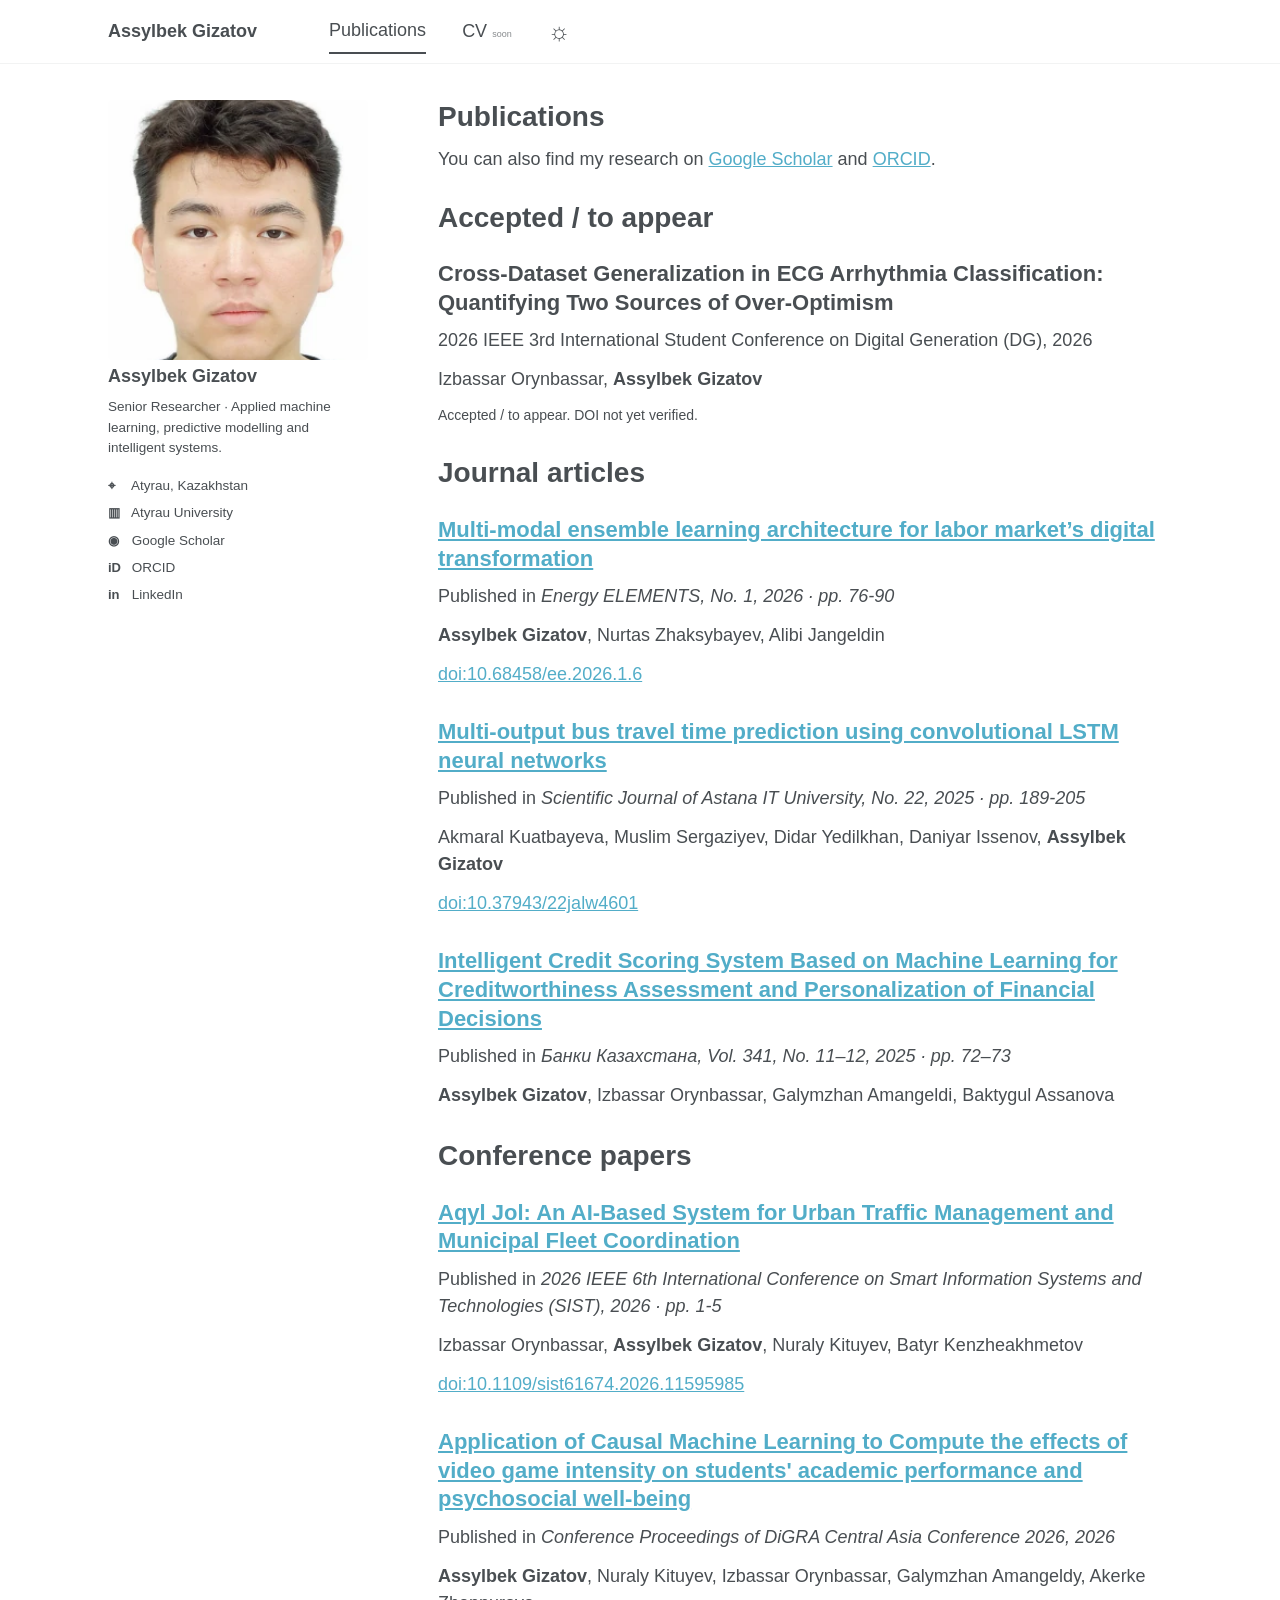
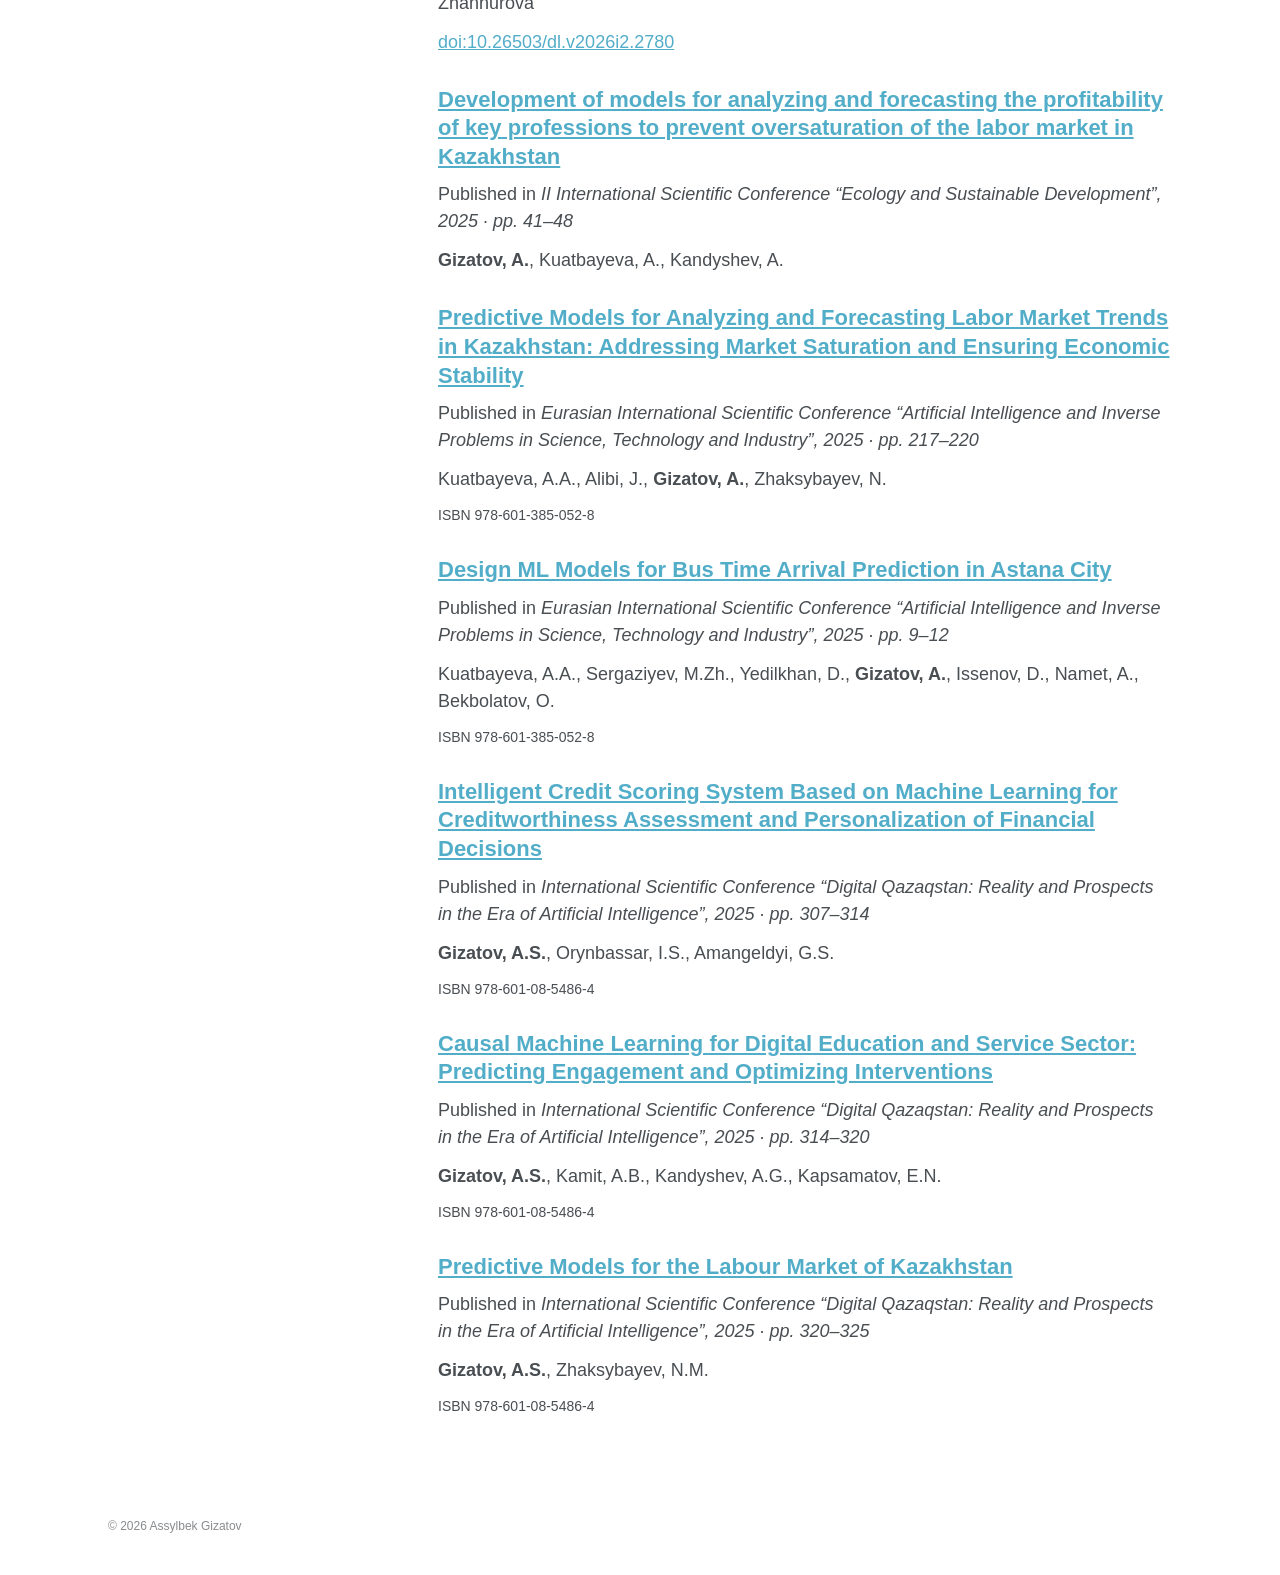
==== publications/index.html @ f64bdf4e "Match requested academic layout with sidebar, publications page and theme toggle" ====
<!doctype html><html lang="en"><head><meta charset="utf-8"><meta name="viewport" content="width=device-width,initial-scale=1"><meta name="description" content="Assylbek Gizatov: applied machine learning researcher. Biography, publications and recognition."><title>Publications - Assylbek Gizatov</title><link rel="stylesheet" href="/style.css"><script src="/app.js" defer></script></head><body><a class="skip" href="#content">Skip to content</a><header class="masthead"><nav aria-label="Main navigation"><a class="brand " href="/">Assylbek Gizatov</a><a class="selected" href="/publications/">Publications</a><span class="cv-pending" title="CV will be added soon">CV <small>soon</small></span><button id="theme-toggle" aria-label="Toggle theme" title="Toggle light / dark theme">☼</button></nav></header><main class="layout"><aside class="sidebar"><img class="portrait" src="/assets/profile.webp" alt="Assylbek Gizatov" width="239" height="336"><h3>Assylbek Gizatov</h3><p>Senior Researcher · Applied machine learning, predictive modelling and intelligent systems.</p><ul class="profile-links"><li><span aria-hidden="true">⌖</span> Atyrau, Kazakhstan</li><li><span aria-hidden="true">▥</span> Atyrau University</li><li><span aria-hidden="true">◉</span> <a href="https://scholar.google.com/citations?hl=en&amp;user=umg0K9MAAAAJ">Google Scholar</a></li><li><span aria-hidden="true">iD</span> <a href="https://orcid.org/0009-0009-2557-0767">ORCID</a></li><li><span aria-hidden="true">in</span> <a href="https://www.linkedin.com/in/assylbek-gizatov/">LinkedIn</a></li></ul></aside><div id="content" class="content"><h1>Publications</h1><p>You can also find my research on <a href="https://scholar.google.com/citations?hl=en&amp;user=umg0K9MAAAAJ">Google Scholar</a> and <a href="https://orcid.org/0009-0009-2557-0767">ORCID</a>.</p><h2>Accepted / to appear</h2><article class="publication"><h3>Cross-Dataset Generalization in ECG Arrhythmia Classification: Quantifying Two Sources of Over-Optimism</h3><p>2026 IEEE 3rd International Student Conference on Digital Generation (DG), 2026</p><p>Izbassar Orynbassar, <strong>Assylbek Gizatov</strong></p><p class="small">Accepted / to appear. DOI not yet verified.</p></article><h2>Journal articles</h2><article class="publication"><h3><a href="https://doi.org/10.68458/ee.2026.1.6">Multi-modal ensemble learning architecture for labor market’s digital transformation</a></h3><p>Published in <em>Energy ELEMENTS, No. 1, 2026 · pp. 76-90</em></p><p><strong>Assylbek Gizatov</strong>, Nurtas Zhaksybayev, Alibi Jangeldin</p><p><a href="https://doi.org/10.68458/ee.2026.1.6">doi:10.68458/ee.2026.1.6</a></p></article><article class="publication"><h3><a href="https://doi.org/10.37943/22jalw4601">Multi-output bus travel time prediction using convolutional LSTM neural networks</a></h3><p>Published in <em>Scientific Journal of Astana IT University, No. 22, 2025 · pp. 189-205</em></p><p>Akmaral Kuatbayeva, Muslim Sergaziyev, Didar Yedilkhan, Daniyar Issenov, <strong>Assylbek Gizatov</strong></p><p><a href="https://doi.org/10.37943/22jalw4601">doi:10.37943/22jalw4601</a></p></article><article class="publication"><h3><a href="https://scholar.google.com/citations?hl=en&amp;user=umg0K9MAAAAJ">Intelligent Credit Scoring System Based on Machine Learning for Creditworthiness Assessment and Personalization of Financial Decisions</a></h3><p>Published in <em>Банки Казахстана, Vol. 341, No. 11–12, 2025 · pp. 72–73</em></p><p><strong>Assylbek Gizatov</strong>, Izbassar Orynbassar, Galymzhan Amangeldi, Baktygul Assanova</p></article><h2>Conference papers</h2><article class="publication"><h3><a href="https://doi.org/10.1109/sist61674.2026.11595985">Aqyl Jol: An AI-Based System for Urban Traffic Management and Municipal Fleet Coordination</a></h3><p>Published in <em>2026 IEEE 6th International Conference on Smart Information Systems and Technologies (SIST), 2026 · pp. 1-5</em></p><p>Izbassar Orynbassar, <strong>Assylbek Gizatov</strong>, Nuraly Kituyev, Batyr Kenzheakhmetov</p><p><a href="https://doi.org/10.1109/sist61674.2026.11595985">doi:10.1109/sist61674.2026.11595985</a></p></article><article class="publication"><h3><a href="https://doi.org/10.26503/dl.v2026i2.2780">Application of Causal Machine Learning to Compute the effects of video game intensity on students&#x27; academic performance and psychosocial well-being</a></h3><p>Published in <em>Conference Proceedings of DiGRA Central Asia Conference 2026, 2026</em></p><p><strong>Assylbek Gizatov</strong>, Nuraly Kituyev, Izbassar Orynbassar, Galymzhan Amangeldy, Akerke Zhannurova</p><p><a href="https://doi.org/10.26503/dl.v2026i2.2780">doi:10.26503/dl.v2026i2.2780</a></p></article><article class="publication"><h3><a href="https://scholar.google.com/citations?hl=en&amp;user=umg0K9MAAAAJ">Development of models for analyzing and forecasting the profitability of key professions to prevent oversaturation of the labor market in Kazakhstan</a></h3><p>Published in <em>II International Scientific Conference “Ecology and Sustainable Development”, 2025 · pp. 41–48</em></p><p><strong>Gizatov, A.</strong>, Kuatbayeva, A., Kandyshev, A.</p></article><article class="publication"><h3><a href="https://iict.kz/wp-content/uploads/2025/07/serve_14-16.04.2025.pdf">Predictive Models for Analyzing and Forecasting Labor Market Trends in Kazakhstan: Addressing Market Saturation and Ensuring Economic Stability</a></h3><p>Published in <em>Eurasian International Scientific Conference “Artificial Intelligence and Inverse Problems in Science, Technology and Industry”, 2025 · pp. 217–220</em></p><p>Kuatbayeva, A.A., Alibi, J., <strong>Gizatov, A.</strong>, Zhaksybayev, N.</p><p class="small">ISBN 978-601-385-052-8</p></article><article class="publication"><h3><a href="https://iict.kz/wp-content/uploads/2025/07/serve_14-16.04.2025.pdf">Design ML Models for Bus Time Arrival Prediction in Astana City</a></h3><p>Published in <em>Eurasian International Scientific Conference “Artificial Intelligence and Inverse Problems in Science, Technology and Industry”, 2025 · pp. 9–12</em></p><p>Kuatbayeva, A.A., Sergaziyev, M.Zh., Yedilkhan, D., <strong>Gizatov, A.</strong>, Issenov, D., Namet, A., Bekbolatov, O.</p><p class="small">ISBN 978-601-385-052-8</p></article><article class="publication"><h3><a href="https://scholar.google.com/citations?hl=en&amp;user=umg0K9MAAAAJ">Intelligent Credit Scoring System Based on Machine Learning for Creditworthiness Assessment and Personalization of Financial Decisions</a></h3><p>Published in <em>International Scientific Conference “Digital Qazaqstan: Reality and Prospects in the Era of Artificial Intelligence”, 2025 · pp. 307–314</em></p><p><strong><strong>Gizatov, A.</strong>S.</strong>, Orynbassar, I.S., Amangeldyi, G.S.</p><p class="small">ISBN 978-601-08-5486-4</p></article><article class="publication"><h3><a href="https://scholar.google.com/citations?hl=en&amp;user=umg0K9MAAAAJ">Causal Machine Learning for Digital Education and Service Sector: Predicting Engagement and Optimizing Interventions</a></h3><p>Published in <em>International Scientific Conference “Digital Qazaqstan: Reality and Prospects in the Era of Artificial Intelligence”, 2025 · pp. 314–320</em></p><p><strong><strong>Gizatov, A.</strong>S.</strong>, Kamit, A.B., Kandyshev, A.G., Kapsamatov, E.N.</p><p class="small">ISBN 978-601-08-5486-4</p></article><article class="publication"><h3><a href="https://scholar.google.com/citations?hl=en&amp;user=umg0K9MAAAAJ">Predictive Models for the Labour Market of Kazakhstan</a></h3><p>Published in <em>International Scientific Conference “Digital Qazaqstan: Reality and Prospects in the Era of Artificial Intelligence”, 2025 · pp. 320–325</em></p><p><strong><strong>Gizatov, A.</strong>S.</strong>, Zhaksybayev, N.M.</p><p class="small">ISBN 978-601-08-5486-4</p></article></div></main><footer>© 2026 Assylbek Gizatov</footer></body></html>
---- style.css ----
*{box-sizing:border-box}:root{--bg:#fff;--text:#494e52;--link:#52adc8;--border:#f2f3f3}html[data-theme=dark]{--bg:#474747;--text:#fff;--link:#62bdd6;--border:#626262}html{font-size:18px;scroll-padding-top:85px}body{margin:0;background:var(--bg);color:var(--text);font-family:-apple-system,BlinkMacSystemFont,"Segoe UI","Helvetica Neue",Arial,sans-serif;line-height:1.5;padding-top:100px}a{color:var(--link);text-decoration:underline}a:hover{text-decoration:none}a,button{outline-offset:5px}.masthead{position:fixed;top:0;width:100%;background:var(--bg);border-bottom:1px solid var(--border);z-index:10}.masthead nav{max-width:925px;padding:9px 18px;margin:auto;display:flex;align-items:center;gap:36px;min-height:63px}.masthead a{color:var(--text);text-decoration:none;white-space:nowrap;padding:8px 0}.masthead .brand{font-weight:700;margin-right:36px}.selected{border-bottom:2px solid var(--text)}.cv-pending{white-space:nowrap}.cv-pending small{font-size:9px;opacity:.65}#theme-toggle{background:none;border:0;color:var(--text);font-size:25px;cursor:pointer;padding:2px 0;line-height:1}.layout{max-width:925px;padding:0 18px;margin:auto;display:grid;grid-template-columns:237px minmax(0,1fr);gap:60px}.sidebar{align-self:start;position:sticky;top:100px;max-height:calc(100vh - 115px);overflow:auto}.portrait{display:block;width:100%;height:237px;object-fit:cover;object-position:center 27%;border-radius:4px}.sidebar h3{font-size:18px;margin:5px 0 9px;line-height:1.3}.sidebar p{font-size:13.5px;line-height:1.5;margin:0 0 18px}.profile-links{list-style:none;margin:0;padding:0;font-size:13.5px}.profile-links li{margin:0 0 7px}.profile-links span{display:inline-block;min-width:20px;font-size:13px;font-weight:700}.profile-links a{color:var(--text);text-decoration:none}.profile-links a:hover{text-decoration:underline}h1,h2{font-size:28px;line-height:1.2;margin:0 0 12px;font-weight:700}h2{margin-top:28px}h3{line-height:1.3}.content p{margin:0 0 25px}.content ul{padding-left:40px;margin:0 0 24px}.content li{margin-bottom:10px}.native-name{font-size:16px}.publication-list li{margin-bottom:18px}.publication h3{font-size:22px;margin:26px 0 10px}.publication p{margin:0 0 12px}.publication{margin-bottom:30px}.small{font-size:14px}footer{max-width:925px;padding:70px 18px 40px;margin:auto;font-size:12px;color:var(--text);opacity:.65}.skip{position:absolute;top:-80px;left:10px;z-index:30;background:var(--bg);padding:10px}.skip:focus{top:5px}@media(min-width:1280px){.masthead nav,.layout,footer{max-width:1100px}.layout{grid-template-columns:260px minmax(0,1fr);gap:70px}.portrait{height:260px}}@media(max-width:924px){body{padding-top:85px}.layout{display:block;max-width:760px}.sidebar{position:static;max-height:none;overflow:visible;margin-bottom:32px;display:grid;grid-template-columns:110px 1fr;column-gap:20px}.portrait{width:110px;height:140px;grid-row:1/4}.sidebar h3{margin-top:0}.sidebar p{margin-bottom:10px}.profile-links{display:flex;flex-wrap:wrap;gap:6px 15px}.profile-links li{margin:0}.masthead nav{gap:24px}.masthead .brand{margin-right:auto}.content h1,.content h2{font-size:26px}}@media(max-width:520px){html{font-size:16px}.masthead nav{gap:16px;padding:9px 16px}.masthead .brand{font-size:15px;margin-right:auto}.masthead a,.cv-pending{font-size:14px}#theme-toggle{font-size:23px}.layout{padding:0 18px}.sidebar{grid-template-columns:90px 1fr;gap:0 16px}.portrait{width:90px;height:120px}.sidebar h3{font-size:17px}.sidebar p,.profile-links{font-size:12px}.profile-links li:nth-child(-n+2){display:none}.content ul{padding-left:24px}.publication h3{font-size:20px}.cv-pending small{display:none}}@media(prefers-reduced-motion:reduce){html{scroll-behavior:auto}}
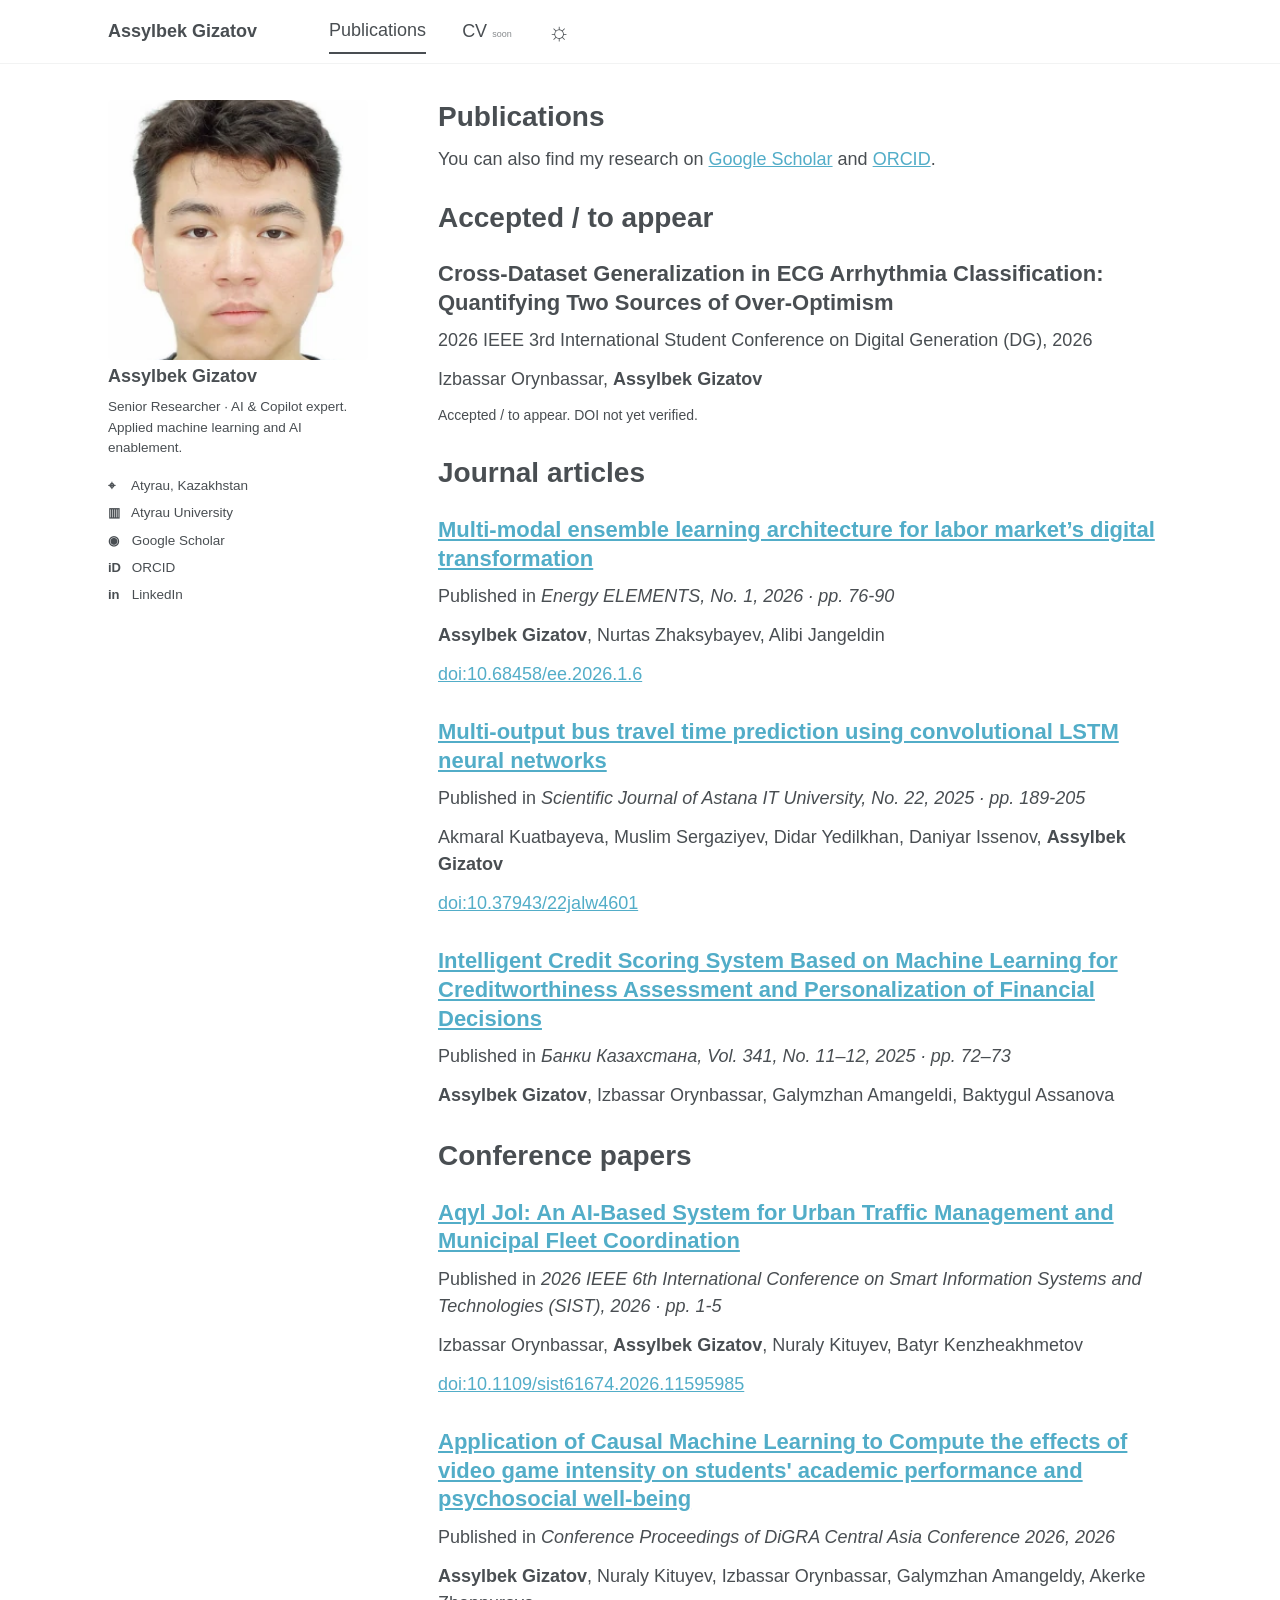
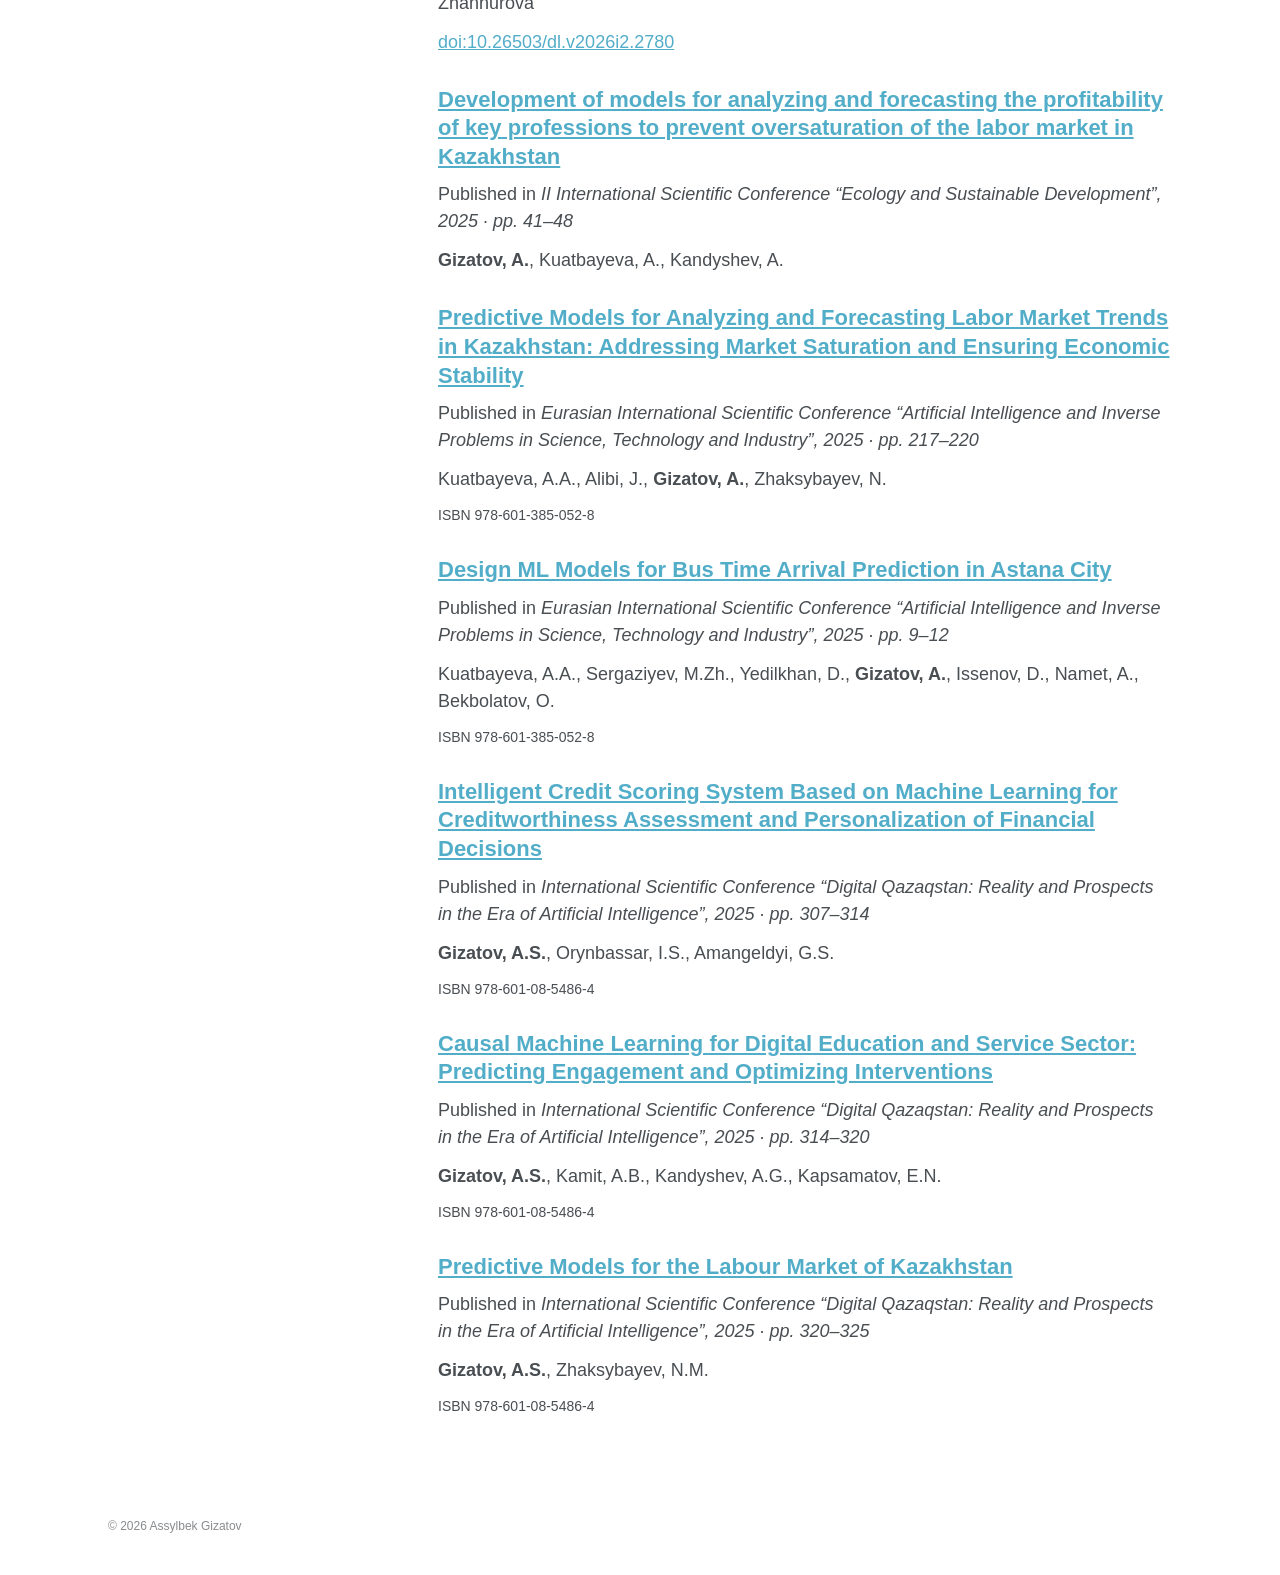
==== commit 6afcc9a3: "Highlight industry work in AI enablement and Copilot at NCOC" ====
--- a/publications/index.html
+++ b/publications/index.html
@@ -1 +1 @@
-<!doctype html><html lang="en"><head><meta charset="utf-8"><meta name="viewport" content="width=device-width,initial-scale=1"><meta name="description" content="Assylbek Gizatov: applied machine learning researcher. Biography, publications and recognition."><title>Publications - Assylbek Gizatov</title><link rel="stylesheet" href="/style.css"><script src="/app.js" defer></script></head><body><a class="skip" href="#content">Skip to content</a><header class="masthead"><nav aria-label="Main navigation"><a class="brand " href="/">Assylbek Gizatov</a><a class="selected" href="/publications/">Publications</a><span class="cv-pending" title="CV will be added soon">CV <small>soon</small></span><button id="theme-toggle" aria-label="Toggle theme" title="Toggle light / dark theme">☼</button></nav></header><main class="layout"><aside class="sidebar"><img class="portrait" src="/assets/profile.webp" alt="Assylbek Gizatov" width="239" height="336"><h3>Assylbek Gizatov</h3><p>Senior Researcher · Applied machine learning, predictive modelling and intelligent systems.</p><ul class="profile-links"><li><span aria-hidden="true">⌖</span> Atyrau, Kazakhstan</li><li><span aria-hidden="true">▥</span> Atyrau University</li><li><span aria-hidden="true">◉</span> <a href="https://scholar.google.com/citations?hl=en&amp;user=umg0K9MAAAAJ">Google Scholar</a></li><li><span aria-hidden="true">iD</span> <a href="https://orcid.org/0009-0009-2557-0767">ORCID</a></li><li><span aria-hidden="true">in</span> <a href="https://www.linkedin.com/in/assylbek-gizatov/">LinkedIn</a></li></ul></aside><div id="content" class="content"><h1>Publications</h1><p>You can also find my research on <a href="https://scholar.google.com/citations?hl=en&amp;user=umg0K9MAAAAJ">Google Scholar</a> and <a href="https://orcid.org/0009-0009-2557-0767">ORCID</a>.</p><h2>Accepted / to appear</h2><article class="publication"><h3>Cross-Dataset Generalization in ECG Arrhythmia Classification: Quantifying Two Sources of Over-Optimism</h3><p>2026 IEEE 3rd International Student Conference on Digital Generation (DG), 2026</p><p>Izbassar Orynbassar, <strong>Assylbek Gizatov</strong></p><p class="small">Accepted / to appear. DOI not yet verified.</p></article><h2>Journal articles</h2><article class="publication"><h3><a href="https://doi.org/10.68458/ee.2026.1.6">Multi-modal ensemble learning architecture for labor market’s digital transformation</a></h3><p>Published in <em>Energy ELEMENTS, No. 1, 2026 · pp. 76-90</em></p><p><strong>Assylbek Gizatov</strong>, Nurtas Zhaksybayev, Alibi Jangeldin</p><p><a href="https://doi.org/10.68458/ee.2026.1.6">doi:10.68458/ee.2026.1.6</a></p></article><article class="publication"><h3><a href="https://doi.org/10.37943/22jalw4601">Multi-output bus travel time prediction using convolutional LSTM neural networks</a></h3><p>Published in <em>Scientific Journal of Astana IT University, No. 22, 2025 · pp. 189-205</em></p><p>Akmaral Kuatbayeva, Muslim Sergaziyev, Didar Yedilkhan, Daniyar Issenov, <strong>Assylbek Gizatov</strong></p><p><a href="https://doi.org/10.37943/22jalw4601">doi:10.37943/22jalw4601</a></p></article><article class="publication"><h3><a href="https://scholar.google.com/citations?hl=en&amp;user=umg0K9MAAAAJ">Intelligent Credit Scoring System Based on Machine Learning for Creditworthiness Assessment and Personalization of Financial Decisions</a></h3><p>Published in <em>Банки Казахстана, Vol. 341, No. 11–12, 2025 · pp. 72–73</em></p><p><strong>Assylbek Gizatov</strong>, Izbassar Orynbassar, Galymzhan Amangeldi, Baktygul Assanova</p></article><h2>Conference papers</h2><article class="publication"><h3><a href="https://doi.org/10.1109/sist61674.2026.11595985">Aqyl Jol: An AI-Based System for Urban Traffic Management and Municipal Fleet Coordination</a></h3><p>Published in <em>2026 IEEE 6th International Conference on Smart Information Systems and Technologies (SIST), 2026 · pp. 1-5</em></p><p>Izbassar Orynbassar, <strong>Assylbek Gizatov</strong>, Nuraly Kituyev, Batyr Kenzheakhmetov</p><p><a href="https://doi.org/10.1109/sist61674.2026.11595985">doi:10.1109/sist61674.2026.11595985</a></p></article><article class="publication"><h3><a href="https://doi.org/10.26503/dl.v2026i2.2780">Application of Causal Machine Learning to Compute the effects of video game intensity on students&#x27; academic performance and psychosocial well-being</a></h3><p>Published in <em>Conference Proceedings of DiGRA Central Asia Conference 2026, 2026</em></p><p><strong>Assylbek Gizatov</strong>, Nuraly Kituyev, Izbassar Orynbassar, Galymzhan Amangeldy, Akerke Zhannurova</p><p><a href="https://doi.org/10.26503/dl.v2026i2.2780">doi:10.26503/dl.v2026i2.2780</a></p></article><article class="publication"><h3><a href="https://scholar.google.com/citations?hl=en&amp;user=umg0K9MAAAAJ">Development of models for analyzing and forecasting the profitability of key professions to prevent oversaturation of the labor market in Kazakhstan</a></h3><p>Published in <em>II International Scientific Conference “Ecology and Sustainable Development”, 2025 · pp. 41–48</em></p><p><strong>Gizatov, A.</strong>, Kuatbayeva, A., Kandyshev, A.</p></article><article class="publication"><h3><a href="https://iict.kz/wp-content/uploads/2025/07/serve_14-16.04.2025.pdf">Predictive Models for Analyzing and Forecasting Labor Market Trends in Kazakhstan: Addressing Market Saturation and Ensuring Economic Stability</a></h3><p>Published in <em>Eurasian International Scientific Conference “Artificial Intelligence and Inverse Problems in Science, Technology and Industry”, 2025 · pp. 217–220</em></p><p>Kuatbayeva, A.A., Alibi, J., <strong>Gizatov, A.</strong>, Zhaksybayev, N.</p><p class="small">ISBN 978-601-385-052-8</p></article><article class="publication"><h3><a href="https://iict.kz/wp-content/uploads/2025/07/serve_14-16.04.2025.pdf">Design ML Models for Bus Time Arrival Prediction in Astana City</a></h3><p>Published in <em>Eurasian International Scientific Conference “Artificial Intelligence and Inverse Problems in Science, Technology and Industry”, 2025 · pp. 9–12</em></p><p>Kuatbayeva, A.A., Sergaziyev, M.Zh., Yedilkhan, D., <strong>Gizatov, A.</strong>, Issenov, D., Namet, A., Bekbolatov, O.</p><p class="small">ISBN 978-601-385-052-8</p></article><article class="publication"><h3><a href="https://scholar.google.com/citations?hl=en&amp;user=umg0K9MAAAAJ">Intelligent Credit Scoring System Based on Machine Learning for Creditworthiness Assessment and Personalization of Financial Decisions</a></h3><p>Published in <em>International Scientific Conference “Digital Qazaqstan: Reality and Prospects in the Era of Artificial Intelligence”, 2025 · pp. 307–314</em></p><p><strong><strong>Gizatov, A.</strong>S.</strong>, Orynbassar, I.S., Amangeldyi, G.S.</p><p class="small">ISBN 978-601-08-5486-4</p></article><article class="publication"><h3><a href="https://scholar.google.com/citations?hl=en&amp;user=umg0K9MAAAAJ">Causal Machine Learning for Digital Education and Service Sector: Predicting Engagement and Optimizing Interventions</a></h3><p>Published in <em>International Scientific Conference “Digital Qazaqstan: Reality and Prospects in the Era of Artificial Intelligence”, 2025 · pp. 314–320</em></p><p><strong><strong>Gizatov, A.</strong>S.</strong>, Kamit, A.B., Kandyshev, A.G., Kapsamatov, E.N.</p><p class="small">ISBN 978-601-08-5486-4</p></article><article class="publication"><h3><a href="https://scholar.google.com/citations?hl=en&amp;user=umg0K9MAAAAJ">Predictive Models for the Labour Market of Kazakhstan</a></h3><p>Published in <em>International Scientific Conference “Digital Qazaqstan: Reality and Prospects in the Era of Artificial Intelligence”, 2025 · pp. 320–325</em></p><p><strong><strong>Gizatov, A.</strong>S.</strong>, Zhaksybayev, N.M.</p><p class="small">ISBN 978-601-08-5486-4</p></article></div></main><footer>© 2026 Assylbek Gizatov</footer></body></html>+<!doctype html><html lang="en"><head><meta charset="utf-8"><meta name="viewport" content="width=device-width,initial-scale=1"><meta name="description" content="Assylbek Gizatov: applied machine learning researcher. Biography, publications and recognition."><title>Publications - Assylbek Gizatov</title><link rel="stylesheet" href="/style.css?v=academic-2"><script src="/app.js?v=academic-2" defer></script></head><body><a class="skip" href="#content">Skip to content</a><header class="masthead"><nav aria-label="Main navigation"><a class="brand " href="/">Assylbek Gizatov</a><a class="selected" href="/publications/">Publications</a><span class="cv-pending" title="CV will be added soon">CV <small>soon</small></span><button id="theme-toggle" aria-label="Toggle theme" title="Toggle light / dark theme">☼</button></nav></header><main class="layout"><aside class="sidebar"><img class="portrait" src="/assets/profile.webp" alt="Assylbek Gizatov" width="239" height="336"><h3>Assylbek Gizatov</h3><p>Senior Researcher · AI &amp; Copilot expert. Applied machine learning and AI enablement.</p><ul class="profile-links"><li><span aria-hidden="true">⌖</span> Atyrau, Kazakhstan</li><li><span aria-hidden="true">▥</span> Atyrau University</li><li><span aria-hidden="true">◉</span> <a href="https://scholar.google.com/citations?hl=en&amp;user=umg0K9MAAAAJ">Google Scholar</a></li><li><span aria-hidden="true">iD</span> <a href="https://orcid.org/0009-0009-2557-0767">ORCID</a></li><li><span aria-hidden="true">in</span> <a href="https://www.linkedin.com/in/assylbek-gizatov/">LinkedIn</a></li></ul></aside><div id="content" class="content"><h1>Publications</h1><p>You can also find my research on <a href="https://scholar.google.com/citations?hl=en&amp;user=umg0K9MAAAAJ">Google Scholar</a> and <a href="https://orcid.org/0009-0009-2557-0767">ORCID</a>.</p><h2>Accepted / to appear</h2><article class="publication"><h3>Cross-Dataset Generalization in ECG Arrhythmia Classification: Quantifying Two Sources of Over-Optimism</h3><p>2026 IEEE 3rd International Student Conference on Digital Generation (DG), 2026</p><p>Izbassar Orynbassar, <strong>Assylbek Gizatov</strong></p><p class="small">Accepted / to appear. DOI not yet verified.</p></article><h2>Journal articles</h2><article class="publication"><h3><a href="https://doi.org/10.68458/ee.2026.1.6">Multi-modal ensemble learning architecture for labor market’s digital transformation</a></h3><p>Published in <em>Energy ELEMENTS, No. 1, 2026 · pp. 76-90</em></p><p><strong>Assylbek Gizatov</strong>, Nurtas Zhaksybayev, Alibi Jangeldin</p><p><a href="https://doi.org/10.68458/ee.2026.1.6">doi:10.68458/ee.2026.1.6</a></p></article><article class="publication"><h3><a href="https://doi.org/10.37943/22jalw4601">Multi-output bus travel time prediction using convolutional LSTM neural networks</a></h3><p>Published in <em>Scientific Journal of Astana IT University, No. 22, 2025 · pp. 189-205</em></p><p>Akmaral Kuatbayeva, Muslim Sergaziyev, Didar Yedilkhan, Daniyar Issenov, <strong>Assylbek Gizatov</strong></p><p><a href="https://doi.org/10.37943/22jalw4601">doi:10.37943/22jalw4601</a></p></article><article class="publication"><h3><a href="https://scholar.google.com/citations?hl=en&amp;user=umg0K9MAAAAJ">Intelligent Credit Scoring System Based on Machine Learning for Creditworthiness Assessment and Personalization of Financial Decisions</a></h3><p>Published in <em>Банки Казахстана, Vol. 341, No. 11–12, 2025 · pp. 72–73</em></p><p><strong>Assylbek Gizatov</strong>, Izbassar Orynbassar, Galymzhan Amangeldi, Baktygul Assanova</p></article><h2>Conference papers</h2><article class="publication"><h3><a href="https://doi.org/10.1109/sist61674.2026.11595985">Aqyl Jol: An AI-Based System for Urban Traffic Management and Municipal Fleet Coordination</a></h3><p>Published in <em>2026 IEEE 6th International Conference on Smart Information Systems and Technologies (SIST), 2026 · pp. 1-5</em></p><p>Izbassar Orynbassar, <strong>Assylbek Gizatov</strong>, Nuraly Kituyev, Batyr Kenzheakhmetov</p><p><a href="https://doi.org/10.1109/sist61674.2026.11595985">doi:10.1109/sist61674.2026.11595985</a></p></article><article class="publication"><h3><a href="https://doi.org/10.26503/dl.v2026i2.2780">Application of Causal Machine Learning to Compute the effects of video game intensity on students&#x27; academic performance and psychosocial well-being</a></h3><p>Published in <em>Conference Proceedings of DiGRA Central Asia Conference 2026, 2026</em></p><p><strong>Assylbek Gizatov</strong>, Nuraly Kituyev, Izbassar Orynbassar, Galymzhan Amangeldy, Akerke Zhannurova</p><p><a href="https://doi.org/10.26503/dl.v2026i2.2780">doi:10.26503/dl.v2026i2.2780</a></p></article><article class="publication"><h3><a href="https://scholar.google.com/citations?hl=en&amp;user=umg0K9MAAAAJ">Development of models for analyzing and forecasting the profitability of key professions to prevent oversaturation of the labor market in Kazakhstan</a></h3><p>Published in <em>II International Scientific Conference “Ecology and Sustainable Development”, 2025 · pp. 41–48</em></p><p><strong>Gizatov, A.</strong>, Kuatbayeva, A., Kandyshev, A.</p></article><article class="publication"><h3><a href="https://iict.kz/wp-content/uploads/2025/07/serve_14-16.04.2025.pdf">Predictive Models for Analyzing and Forecasting Labor Market Trends in Kazakhstan: Addressing Market Saturation and Ensuring Economic Stability</a></h3><p>Published in <em>Eurasian International Scientific Conference “Artificial Intelligence and Inverse Problems in Science, Technology and Industry”, 2025 · pp. 217–220</em></p><p>Kuatbayeva, A.A., Alibi, J., <strong>Gizatov, A.</strong>, Zhaksybayev, N.</p><p class="small">ISBN 978-601-385-052-8</p></article><article class="publication"><h3><a href="https://iict.kz/wp-content/uploads/2025/07/serve_14-16.04.2025.pdf">Design ML Models for Bus Time Arrival Prediction in Astana City</a></h3><p>Published in <em>Eurasian International Scientific Conference “Artificial Intelligence and Inverse Problems in Science, Technology and Industry”, 2025 · pp. 9–12</em></p><p>Kuatbayeva, A.A., Sergaziyev, M.Zh., Yedilkhan, D., <strong>Gizatov, A.</strong>, Issenov, D., Namet, A., Bekbolatov, O.</p><p class="small">ISBN 978-601-385-052-8</p></article><article class="publication"><h3><a href="https://scholar.google.com/citations?hl=en&amp;user=umg0K9MAAAAJ">Intelligent Credit Scoring System Based on Machine Learning for Creditworthiness Assessment and Personalization of Financial Decisions</a></h3><p>Published in <em>International Scientific Conference “Digital Qazaqstan: Reality and Prospects in the Era of Artificial Intelligence”, 2025 · pp. 307–314</em></p><p><strong><strong>Gizatov, A.</strong>S.</strong>, Orynbassar, I.S., Amangeldyi, G.S.</p><p class="small">ISBN 978-601-08-5486-4</p></article><article class="publication"><h3><a href="https://scholar.google.com/citations?hl=en&amp;user=umg0K9MAAAAJ">Causal Machine Learning for Digital Education and Service Sector: Predicting Engagement and Optimizing Interventions</a></h3><p>Published in <em>International Scientific Conference “Digital Qazaqstan: Reality and Prospects in the Era of Artificial Intelligence”, 2025 · pp. 314–320</em></p><p><strong><strong>Gizatov, A.</strong>S.</strong>, Kamit, A.B., Kandyshev, A.G., Kapsamatov, E.N.</p><p class="small">ISBN 978-601-08-5486-4</p></article><article class="publication"><h3><a href="https://scholar.google.com/citations?hl=en&amp;user=umg0K9MAAAAJ">Predictive Models for the Labour Market of Kazakhstan</a></h3><p>Published in <em>International Scientific Conference “Digital Qazaqstan: Reality and Prospects in the Era of Artificial Intelligence”, 2025 · pp. 320–325</em></p><p><strong><strong>Gizatov, A.</strong>S.</strong>, Zhaksybayev, N.M.</p><p class="small">ISBN 978-601-08-5486-4</p></article></div></main><footer>© 2026 Assylbek Gizatov</footer></body></html>
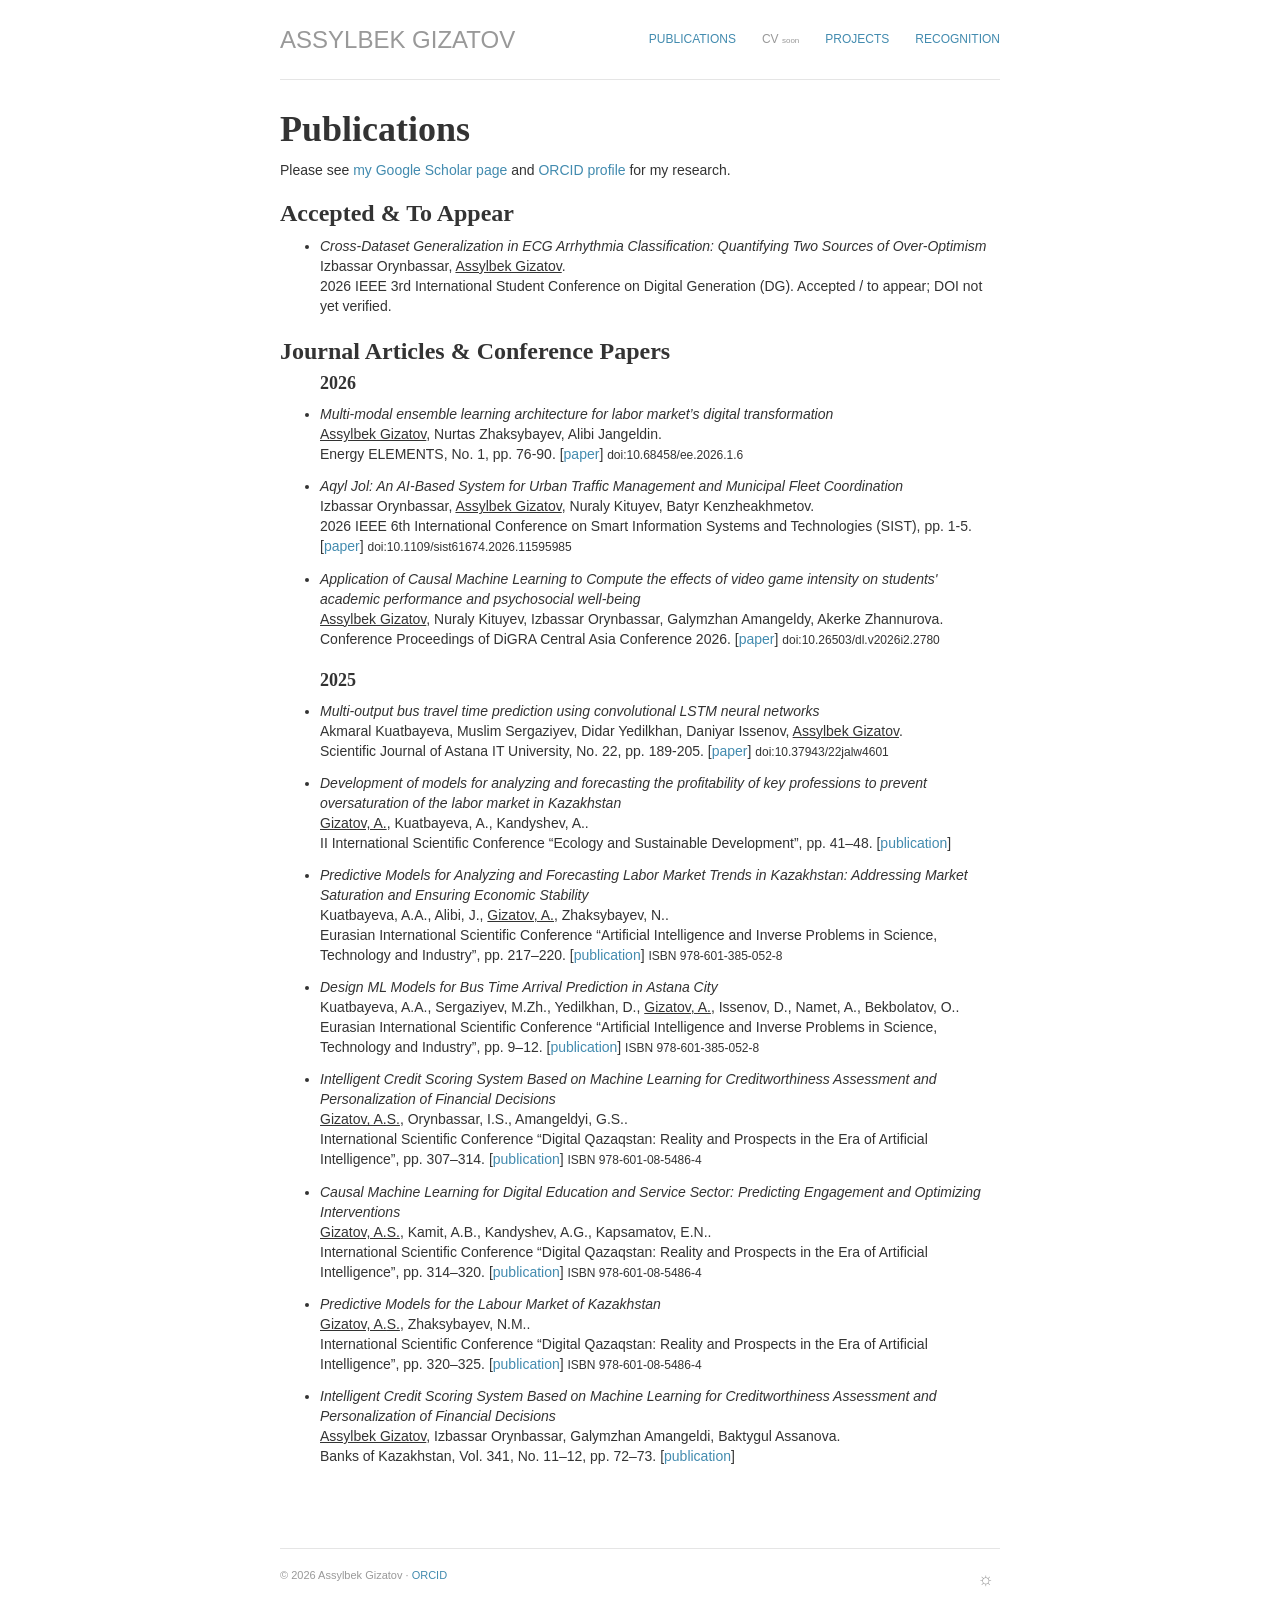
==== commit 148ff5ce: "Match Aaron-style profile introduction and publications; translate venue metadata" ====
--- a/publications/index.html
+++ b/publications/index.html
@@ -1 +1 @@
-<!doctype html><html lang="en"><head><meta charset="utf-8"><meta name="viewport" content="width=device-width,initial-scale=1"><meta name="description" content="Assylbek Gizatov: applied machine learning researcher. Biography, publications and recognition."><title>Publications - Assylbek Gizatov</title><link rel="stylesheet" href="/style.css?v=academic-2"><script src="/app.js?v=academic-2" defer></script></head><body><a class="skip" href="#content">Skip to content</a><header class="masthead"><nav aria-label="Main navigation"><a class="brand " href="/">Assylbek Gizatov</a><a class="selected" href="/publications/">Publications</a><span class="cv-pending" title="CV will be added soon">CV <small>soon</small></span><button id="theme-toggle" aria-label="Toggle theme" title="Toggle light / dark theme">☼</button></nav></header><main class="layout"><aside class="sidebar"><img class="portrait" src="/assets/profile.webp" alt="Assylbek Gizatov" width="239" height="336"><h3>Assylbek Gizatov</h3><p>Senior Researcher · AI &amp; Copilot expert. Applied machine learning and AI enablement.</p><ul class="profile-links"><li><span aria-hidden="true">⌖</span> Atyrau, Kazakhstan</li><li><span aria-hidden="true">▥</span> Atyrau University</li><li><span aria-hidden="true">◉</span> <a href="https://scholar.google.com/citations?hl=en&amp;user=umg0K9MAAAAJ">Google Scholar</a></li><li><span aria-hidden="true">iD</span> <a href="https://orcid.org/0009-0009-2557-0767">ORCID</a></li><li><span aria-hidden="true">in</span> <a href="https://www.linkedin.com/in/assylbek-gizatov/">LinkedIn</a></li></ul></aside><div id="content" class="content"><h1>Publications</h1><p>You can also find my research on <a href="https://scholar.google.com/citations?hl=en&amp;user=umg0K9MAAAAJ">Google Scholar</a> and <a href="https://orcid.org/0009-0009-2557-0767">ORCID</a>.</p><h2>Accepted / to appear</h2><article class="publication"><h3>Cross-Dataset Generalization in ECG Arrhythmia Classification: Quantifying Two Sources of Over-Optimism</h3><p>2026 IEEE 3rd International Student Conference on Digital Generation (DG), 2026</p><p>Izbassar Orynbassar, <strong>Assylbek Gizatov</strong></p><p class="small">Accepted / to appear. DOI not yet verified.</p></article><h2>Journal articles</h2><article class="publication"><h3><a href="https://doi.org/10.68458/ee.2026.1.6">Multi-modal ensemble learning architecture for labor market’s digital transformation</a></h3><p>Published in <em>Energy ELEMENTS, No. 1, 2026 · pp. 76-90</em></p><p><strong>Assylbek Gizatov</strong>, Nurtas Zhaksybayev, Alibi Jangeldin</p><p><a href="https://doi.org/10.68458/ee.2026.1.6">doi:10.68458/ee.2026.1.6</a></p></article><article class="publication"><h3><a href="https://doi.org/10.37943/22jalw4601">Multi-output bus travel time prediction using convolutional LSTM neural networks</a></h3><p>Published in <em>Scientific Journal of Astana IT University, No. 22, 2025 · pp. 189-205</em></p><p>Akmaral Kuatbayeva, Muslim Sergaziyev, Didar Yedilkhan, Daniyar Issenov, <strong>Assylbek Gizatov</strong></p><p><a href="https://doi.org/10.37943/22jalw4601">doi:10.37943/22jalw4601</a></p></article><article class="publication"><h3><a href="https://scholar.google.com/citations?hl=en&amp;user=umg0K9MAAAAJ">Intelligent Credit Scoring System Based on Machine Learning for Creditworthiness Assessment and Personalization of Financial Decisions</a></h3><p>Published in <em>Банки Казахстана, Vol. 341, No. 11–12, 2025 · pp. 72–73</em></p><p><strong>Assylbek Gizatov</strong>, Izbassar Orynbassar, Galymzhan Amangeldi, Baktygul Assanova</p></article><h2>Conference papers</h2><article class="publication"><h3><a href="https://doi.org/10.1109/sist61674.2026.11595985">Aqyl Jol: An AI-Based System for Urban Traffic Management and Municipal Fleet Coordination</a></h3><p>Published in <em>2026 IEEE 6th International Conference on Smart Information Systems and Technologies (SIST), 2026 · pp. 1-5</em></p><p>Izbassar Orynbassar, <strong>Assylbek Gizatov</strong>, Nuraly Kituyev, Batyr Kenzheakhmetov</p><p><a href="https://doi.org/10.1109/sist61674.2026.11595985">doi:10.1109/sist61674.2026.11595985</a></p></article><article class="publication"><h3><a href="https://doi.org/10.26503/dl.v2026i2.2780">Application of Causal Machine Learning to Compute the effects of video game intensity on students&#x27; academic performance and psychosocial well-being</a></h3><p>Published in <em>Conference Proceedings of DiGRA Central Asia Conference 2026, 2026</em></p><p><strong>Assylbek Gizatov</strong>, Nuraly Kituyev, Izbassar Orynbassar, Galymzhan Amangeldy, Akerke Zhannurova</p><p><a href="https://doi.org/10.26503/dl.v2026i2.2780">doi:10.26503/dl.v2026i2.2780</a></p></article><article class="publication"><h3><a href="https://scholar.google.com/citations?hl=en&amp;user=umg0K9MAAAAJ">Development of models for analyzing and forecasting the profitability of key professions to prevent oversaturation of the labor market in Kazakhstan</a></h3><p>Published in <em>II International Scientific Conference “Ecology and Sustainable Development”, 2025 · pp. 41–48</em></p><p><strong>Gizatov, A.</strong>, Kuatbayeva, A., Kandyshev, A.</p></article><article class="publication"><h3><a href="https://iict.kz/wp-content/uploads/2025/07/serve_14-16.04.2025.pdf">Predictive Models for Analyzing and Forecasting Labor Market Trends in Kazakhstan: Addressing Market Saturation and Ensuring Economic Stability</a></h3><p>Published in <em>Eurasian International Scientific Conference “Artificial Intelligence and Inverse Problems in Science, Technology and Industry”, 2025 · pp. 217–220</em></p><p>Kuatbayeva, A.A., Alibi, J., <strong>Gizatov, A.</strong>, Zhaksybayev, N.</p><p class="small">ISBN 978-601-385-052-8</p></article><article class="publication"><h3><a href="https://iict.kz/wp-content/uploads/2025/07/serve_14-16.04.2025.pdf">Design ML Models for Bus Time Arrival Prediction in Astana City</a></h3><p>Published in <em>Eurasian International Scientific Conference “Artificial Intelligence and Inverse Problems in Science, Technology and Industry”, 2025 · pp. 9–12</em></p><p>Kuatbayeva, A.A., Sergaziyev, M.Zh., Yedilkhan, D., <strong>Gizatov, A.</strong>, Issenov, D., Namet, A., Bekbolatov, O.</p><p class="small">ISBN 978-601-385-052-8</p></article><article class="publication"><h3><a href="https://scholar.google.com/citations?hl=en&amp;user=umg0K9MAAAAJ">Intelligent Credit Scoring System Based on Machine Learning for Creditworthiness Assessment and Personalization of Financial Decisions</a></h3><p>Published in <em>International Scientific Conference “Digital Qazaqstan: Reality and Prospects in the Era of Artificial Intelligence”, 2025 · pp. 307–314</em></p><p><strong><strong>Gizatov, A.</strong>S.</strong>, Orynbassar, I.S., Amangeldyi, G.S.</p><p class="small">ISBN 978-601-08-5486-4</p></article><article class="publication"><h3><a href="https://scholar.google.com/citations?hl=en&amp;user=umg0K9MAAAAJ">Causal Machine Learning for Digital Education and Service Sector: Predicting Engagement and Optimizing Interventions</a></h3><p>Published in <em>International Scientific Conference “Digital Qazaqstan: Reality and Prospects in the Era of Artificial Intelligence”, 2025 · pp. 314–320</em></p><p><strong><strong>Gizatov, A.</strong>S.</strong>, Kamit, A.B., Kandyshev, A.G., Kapsamatov, E.N.</p><p class="small">ISBN 978-601-08-5486-4</p></article><article class="publication"><h3><a href="https://scholar.google.com/citations?hl=en&amp;user=umg0K9MAAAAJ">Predictive Models for the Labour Market of Kazakhstan</a></h3><p>Published in <em>International Scientific Conference “Digital Qazaqstan: Reality and Prospects in the Era of Artificial Intelligence”, 2025 · pp. 320–325</em></p><p><strong><strong>Gizatov, A.</strong>S.</strong>, Zhaksybayev, N.M.</p><p class="small">ISBN 978-601-08-5486-4</p></article></div></main><footer>© 2026 Assylbek Gizatov</footer></body></html>+<!doctype html><html lang="en"><head><meta charset="utf-8"><meta name="viewport" content="width=device-width,initial-scale=1"><meta name="description" content="Assylbek Gizatov: researcher and AI &amp; Copilot expert. Applied machine learning, AI enablement and publications."><title>Publications - Assylbek Gizatov</title><link rel="stylesheet" href="/style.css?v=aaron-3"><script src="/app.js?v=aaron-3" defer></script></head><body><a class="skip" href="#content">Skip to content</a><div class="container"><header class="header"><a class="name" href="/">Assylbek Gizatov</a><nav aria-label="Main navigation"><a href="/publications.html">Publications</a><span title="CV will be added soon" class="cv-pending">CV <small>soon</small></span><a href="/#projects">Projects</a><a href="/#recognition">Recognition</a></nav></header><main id="content" class="publications"><h1>Publications</h1><p>Please see <a href="https://scholar.google.com/citations?hl=en&amp;user=umg0K9MAAAAJ">my Google Scholar page</a> and <a href="https://orcid.org/0009-0009-2557-0767">ORCID profile</a> for my research.</p><h3>Accepted &amp; To Appear</h3><ul class="papers"><li><em>Cross-Dataset Generalization in ECG Arrhythmia Classification: Quantifying Two Sources of Over-Optimism</em><br>Izbassar Orynbassar, <u>Assylbek Gizatov</u>.<br>2026 IEEE 3rd International Student Conference on Digital Generation (DG). Accepted / to appear; DOI not yet verified.</li></ul><h3>Journal Articles &amp; Conference Papers</h3><h4 class="year">2026</h4><ul class="papers"><li><em>Multi-modal ensemble learning architecture for labor market’s digital transformation</em><br><u>Assylbek Gizatov</u>, Nurtas Zhaksybayev, Alibi Jangeldin.<br>Energy ELEMENTS, No. 1, pp. 76-90. [<a href="https://doi.org/10.68458/ee.2026.1.6">paper</a>] <span class="doi">doi:10.68458/ee.2026.1.6</span></li><li><em>Aqyl Jol: An AI-Based System for Urban Traffic Management and Municipal Fleet Coordination</em><br>Izbassar Orynbassar, <u>Assylbek Gizatov</u>, Nuraly Kituyev, Batyr Kenzheakhmetov.<br>2026 IEEE 6th International Conference on Smart Information Systems and Technologies (SIST), pp. 1-5. [<a href="https://doi.org/10.1109/sist61674.2026.11595985">paper</a>] <span class="doi">doi:10.1109/sist61674.2026.11595985</span></li><li><em>Application of Causal Machine Learning to Compute the effects of video game intensity on students&#x27; academic performance and psychosocial well-being</em><br><u>Assylbek Gizatov</u>, Nuraly Kituyev, Izbassar Orynbassar, Galymzhan Amangeldy, Akerke Zhannurova.<br>Conference Proceedings of DiGRA Central Asia Conference 2026. [<a href="https://doi.org/10.26503/dl.v2026i2.2780">paper</a>] <span class="doi">doi:10.26503/dl.v2026i2.2780</span></li></ul><h4 class="year">2025</h4><ul class="papers"><li><em>Multi-output bus travel time prediction using convolutional LSTM neural networks</em><br>Akmaral Kuatbayeva, Muslim Sergaziyev, Didar Yedilkhan, Daniyar Issenov, <u>Assylbek Gizatov</u>.<br>Scientific Journal of Astana IT University, No. 22, pp. 189-205. [<a href="https://doi.org/10.37943/22jalw4601">paper</a>] <span class="doi">doi:10.37943/22jalw4601</span></li><li><em>Development of models for analyzing and forecasting the profitability of key professions to prevent oversaturation of the labor market in Kazakhstan</em><br><u>Gizatov, A.</u>, Kuatbayeva, A., Kandyshev, A..<br>II International Scientific Conference “Ecology and Sustainable Development”, pp. 41–48. [<a href="https://scholar.google.com/citations?hl=en&amp;user=umg0K9MAAAAJ">publication</a>]</li><li><em>Predictive Models for Analyzing and Forecasting Labor Market Trends in Kazakhstan: Addressing Market Saturation and Ensuring Economic Stability</em><br>Kuatbayeva, A.A., Alibi, J., <u>Gizatov, A.</u>, Zhaksybayev, N..<br>Eurasian International Scientific Conference “Artificial Intelligence and Inverse Problems in Science, Technology and Industry”, pp. 217–220. [<a href="https://iict.kz/wp-content/uploads/2025/07/serve_14-16.04.2025.pdf">publication</a>] <span class="doi">ISBN 978-601-385-052-8</span></li><li><em>Design ML Models for Bus Time Arrival Prediction in Astana City</em><br>Kuatbayeva, A.A., Sergaziyev, M.Zh., Yedilkhan, D., <u>Gizatov, A.</u>, Issenov, D., Namet, A., Bekbolatov, O..<br>Eurasian International Scientific Conference “Artificial Intelligence and Inverse Problems in Science, Technology and Industry”, pp. 9–12. [<a href="https://iict.kz/wp-content/uploads/2025/07/serve_14-16.04.2025.pdf">publication</a>] <span class="doi">ISBN 978-601-385-052-8</span></li><li><em>Intelligent Credit Scoring System Based on Machine Learning for Creditworthiness Assessment and Personalization of Financial Decisions</em><br><u><u>Gizatov, A.</u>S.</u>, Orynbassar, I.S., Amangeldyi, G.S..<br>International Scientific Conference “Digital Qazaqstan: Reality and Prospects in the Era of Artificial Intelligence”, pp. 307–314. [<a href="https://scholar.google.com/citations?hl=en&amp;user=umg0K9MAAAAJ">publication</a>] <span class="doi">ISBN 978-601-08-5486-4</span></li><li><em>Causal Machine Learning for Digital Education and Service Sector: Predicting Engagement and Optimizing Interventions</em><br><u><u>Gizatov, A.</u>S.</u>, Kamit, A.B., Kandyshev, A.G., Kapsamatov, E.N..<br>International Scientific Conference “Digital Qazaqstan: Reality and Prospects in the Era of Artificial Intelligence”, pp. 314–320. [<a href="https://scholar.google.com/citations?hl=en&amp;user=umg0K9MAAAAJ">publication</a>] <span class="doi">ISBN 978-601-08-5486-4</span></li><li><em>Predictive Models for the Labour Market of Kazakhstan</em><br><u><u>Gizatov, A.</u>S.</u>, Zhaksybayev, N.M..<br>International Scientific Conference “Digital Qazaqstan: Reality and Prospects in the Era of Artificial Intelligence”, pp. 320–325. [<a href="https://scholar.google.com/citations?hl=en&amp;user=umg0K9MAAAAJ">publication</a>] <span class="doi">ISBN 978-601-08-5486-4</span></li><li><em>Intelligent Credit Scoring System Based on Machine Learning for Creditworthiness Assessment and Personalization of Financial Decisions</em><br><u>Assylbek Gizatov</u>, Izbassar Orynbassar, Galymzhan Amangeldi, Baktygul Assanova.<br>Banks of Kazakhstan, Vol. 341, No. 11–12, pp. 72–73. [<a href="https://scholar.google.com/citations?hl=en&amp;user=umg0K9MAAAAJ">publication</a>]</li></ul></main><footer>© 2026 Assylbek Gizatov · <a href="https://orcid.org/0009-0009-2557-0767">ORCID</a><button id="theme-toggle" title="Toggle theme" aria-label="Switch to dark theme">☼</button></footer></div></body></html>
--- a/style.css
+++ b/style.css
@@ -1 +1 @@
-*{box-sizing:border-box}:root{--bg:#fff;--text:#494e52;--link:#52adc8;--border:#f2f3f3}html[data-theme=dark]{--bg:#474747;--text:#fff;--link:#62bdd6;--border:#626262}html{font-size:18px;scroll-padding-top:85px}body{margin:0;background:var(--bg);color:var(--text);font-family:-apple-system,BlinkMacSystemFont,"Segoe UI","Helvetica Neue",Arial,sans-serif;line-height:1.5;padding-top:100px}a{color:var(--link);text-decoration:underline}a:hover{text-decoration:none}a,button{outline-offset:5px}.masthead{position:fixed;top:0;width:100%;background:var(--bg);border-bottom:1px solid var(--border);z-index:10}.masthead nav{max-width:925px;padding:9px 18px;margin:auto;display:flex;align-items:center;gap:36px;min-height:63px}.masthead a{color:var(--text);text-decoration:none;white-space:nowrap;padding:8px 0}.masthead .brand{font-weight:700;margin-right:36px}.selected{border-bottom:2px solid var(--text)}.cv-pending{white-space:nowrap}.cv-pending small{font-size:9px;opacity:.65}#theme-toggle{background:none;border:0;color:var(--text);font-size:25px;cursor:pointer;padding:2px 0;line-height:1}.layout{max-width:925px;padding:0 18px;margin:auto;display:grid;grid-template-columns:237px minmax(0,1fr);gap:60px}.sidebar{align-self:start;position:sticky;top:100px;max-height:calc(100vh - 115px);overflow:auto}.portrait{display:block;width:100%;height:237px;object-fit:cover;object-position:center 27%;border-radius:4px}.sidebar h3{font-size:18px;margin:5px 0 9px;line-height:1.3}.sidebar p{font-size:13.5px;line-height:1.5;margin:0 0 18px}.profile-links{list-style:none;margin:0;padding:0;font-size:13.5px}.profile-links li{margin:0 0 7px}.profile-links span{display:inline-block;min-width:20px;font-size:13px;font-weight:700}.profile-links a{color:var(--text);text-decoration:none}.profile-links a:hover{text-decoration:underline}h1,h2{font-size:28px;line-height:1.2;margin:0 0 12px;font-weight:700}h2{margin-top:28px}h3{line-height:1.3}.content p{margin:0 0 25px}.content ul{padding-left:40px;margin:0 0 24px}.content li{margin-bottom:10px}.native-name{font-size:16px}.publication-list li{margin-bottom:18px}.publication h3{font-size:22px;margin:26px 0 10px}.publication p{margin:0 0 12px}.publication{margin-bottom:30px}.small{font-size:14px}footer{max-width:925px;padding:70px 18px 40px;margin:auto;font-size:12px;color:var(--text);opacity:.65}.skip{position:absolute;top:-80px;left:10px;z-index:30;background:var(--bg);padding:10px}.skip:focus{top:5px}@media(min-width:1280px){.masthead nav,.layout,footer{max-width:1100px}.layout{grid-template-columns:260px minmax(0,1fr);gap:70px}.portrait{height:260px}}@media(max-width:924px){body{padding-top:85px}.layout{display:block;max-width:760px}.sidebar{position:static;max-height:none;overflow:visible;margin-bottom:32px;display:grid;grid-template-columns:110px 1fr;column-gap:20px}.portrait{width:110px;height:140px;grid-row:1/4}.sidebar h3{margin-top:0}.sidebar p{margin-bottom:10px}.profile-links{display:flex;flex-wrap:wrap;gap:6px 15px}.profile-links li{margin:0}.masthead nav{gap:24px}.masthead .brand{margin-right:auto}.content h1,.content h2{font-size:26px}}@media(max-width:520px){html{font-size:16px}.masthead nav{gap:16px;padding:9px 16px}.masthead .brand{font-size:15px;margin-right:auto}.masthead a,.cv-pending{font-size:14px}#theme-toggle{font-size:23px}.layout{padding:0 18px}.sidebar{grid-template-columns:90px 1fr;gap:0 16px}.portrait{width:90px;height:120px}.sidebar h3{font-size:17px}.sidebar p,.profile-links{font-size:12px}.profile-links li:nth-child(-n+2){display:none}.content ul{padding-left:24px}.publication h3{font-size:20px}.cv-pending small{display:none}}@media(prefers-reduced-motion:reduce){html{scroll-behavior:auto}}+*{box-sizing:border-box}:root{--bg:#fff;--text:#333;--link:#428baf;--line:#e5e5e5;--muted:#999}html[data-theme=dark]{--bg:#292b2e;--text:#eee;--link:#76bbdc;--line:#505256;--muted:#bdbdbd}html{scroll-padding-top:20px}body{margin:0;padding:20px 0 30px;background:var(--bg);color:var(--text);font:14px/1.42857143 Arial,"Helvetica Neue",Helvetica,sans-serif}.container{max-width:750px;padding:0 15px;margin:0 auto}a{color:var(--link);text-decoration:none}a:hover{text-decoration:underline}a,button{outline-offset:4px}.header{display:flex;justify-content:space-between;align-items:flex-start;gap:15px;border-bottom:1px solid var(--line);padding-bottom:19px;margin-bottom:30px;text-transform:uppercase;font-family:Helvetica,Arial,sans-serif}.name{color:var(--muted);font-size:24px;font-weight:400;white-space:nowrap;line-height:40px}.name:hover{color:var(--link);text-decoration:none}.header nav{display:flex;align-items:center;gap:26px;min-height:40px;font-size:12px}.cv-pending{color:var(--muted);white-space:nowrap}.cv-pending small{font-size:8px;text-transform:none}.intro{display:grid;grid-template-columns:210px minmax(0,1fr);gap:30px;align-items:center;margin:40px 15px 50px}.avatar{display:block;width:210px;height:210px;border-radius:50%;object-fit:cover;object-position:center 27%}.lead{font-size:21px;line-height:1.43;font-weight:400;margin:0 0 22px}.profile-links{font-size:14px;margin:0}h1,h2,h3,h4{font-family:Georgia,"Times New Roman",serif;font-weight:700;line-height:1.1}h1{font-size:36px;margin:20px 0 10px}h2{font-size:30px;margin:28px 0 10px}h3{font-size:24px;margin:20px 0 10px}h4{font-size:18px;margin:10px 0}p{margin:0 0 10px}.about h2:not(:first-child){border-top:1px solid var(--line);padding-top:30px;margin-top:38px}.about ul{padding-left:35px;margin:12px 0 20px}.about li{margin-bottom:10px}.native-name{color:var(--muted)}.papers{padding-left:40px;margin:0 0 22px}.papers li{margin-bottom:12px;line-height:1.43}.papers em{font-style:italic}.doi{font-size:12px;overflow-wrap:anywhere}.year{margin-left:40px}.publications{padding-bottom:20px}footer{margin-top:40px;border-top:1px solid var(--line);padding-top:19px;font-size:11px;color:var(--muted)}#theme-toggle{float:right;color:var(--muted);border:0;background:none;cursor:pointer;font-size:18px}.skip{position:absolute;left:10px;top:-80px;background:var(--bg);padding:10px;z-index:5}.skip:focus{top:0}@media(max-width:767px){.container{max-width:750px;padding:0 22px}.header{flex-wrap:wrap;gap:4px;padding-bottom:12px}.header nav{flex-wrap:wrap;gap:22px;min-height:30px}.name{font-size:23px}.intro{margin:30px 0 38px;grid-template-columns:160px minmax(0,1fr);gap:24px}.avatar{width:160px;height:160px}.lead{font-size:18px}.profile-links{font-size:12px}}@media(max-width:520px){.intro{display:block}.avatar{width:170px;height:170px;margin:0 auto 25px}.lead{font-size:19px}.header nav{gap:20px}.papers{padding-left:23px}.year{margin-left:23px}h1{font-size:32px}h2{font-size:28px}h3{font-size:22px}.profile-links{font-size:13px}}
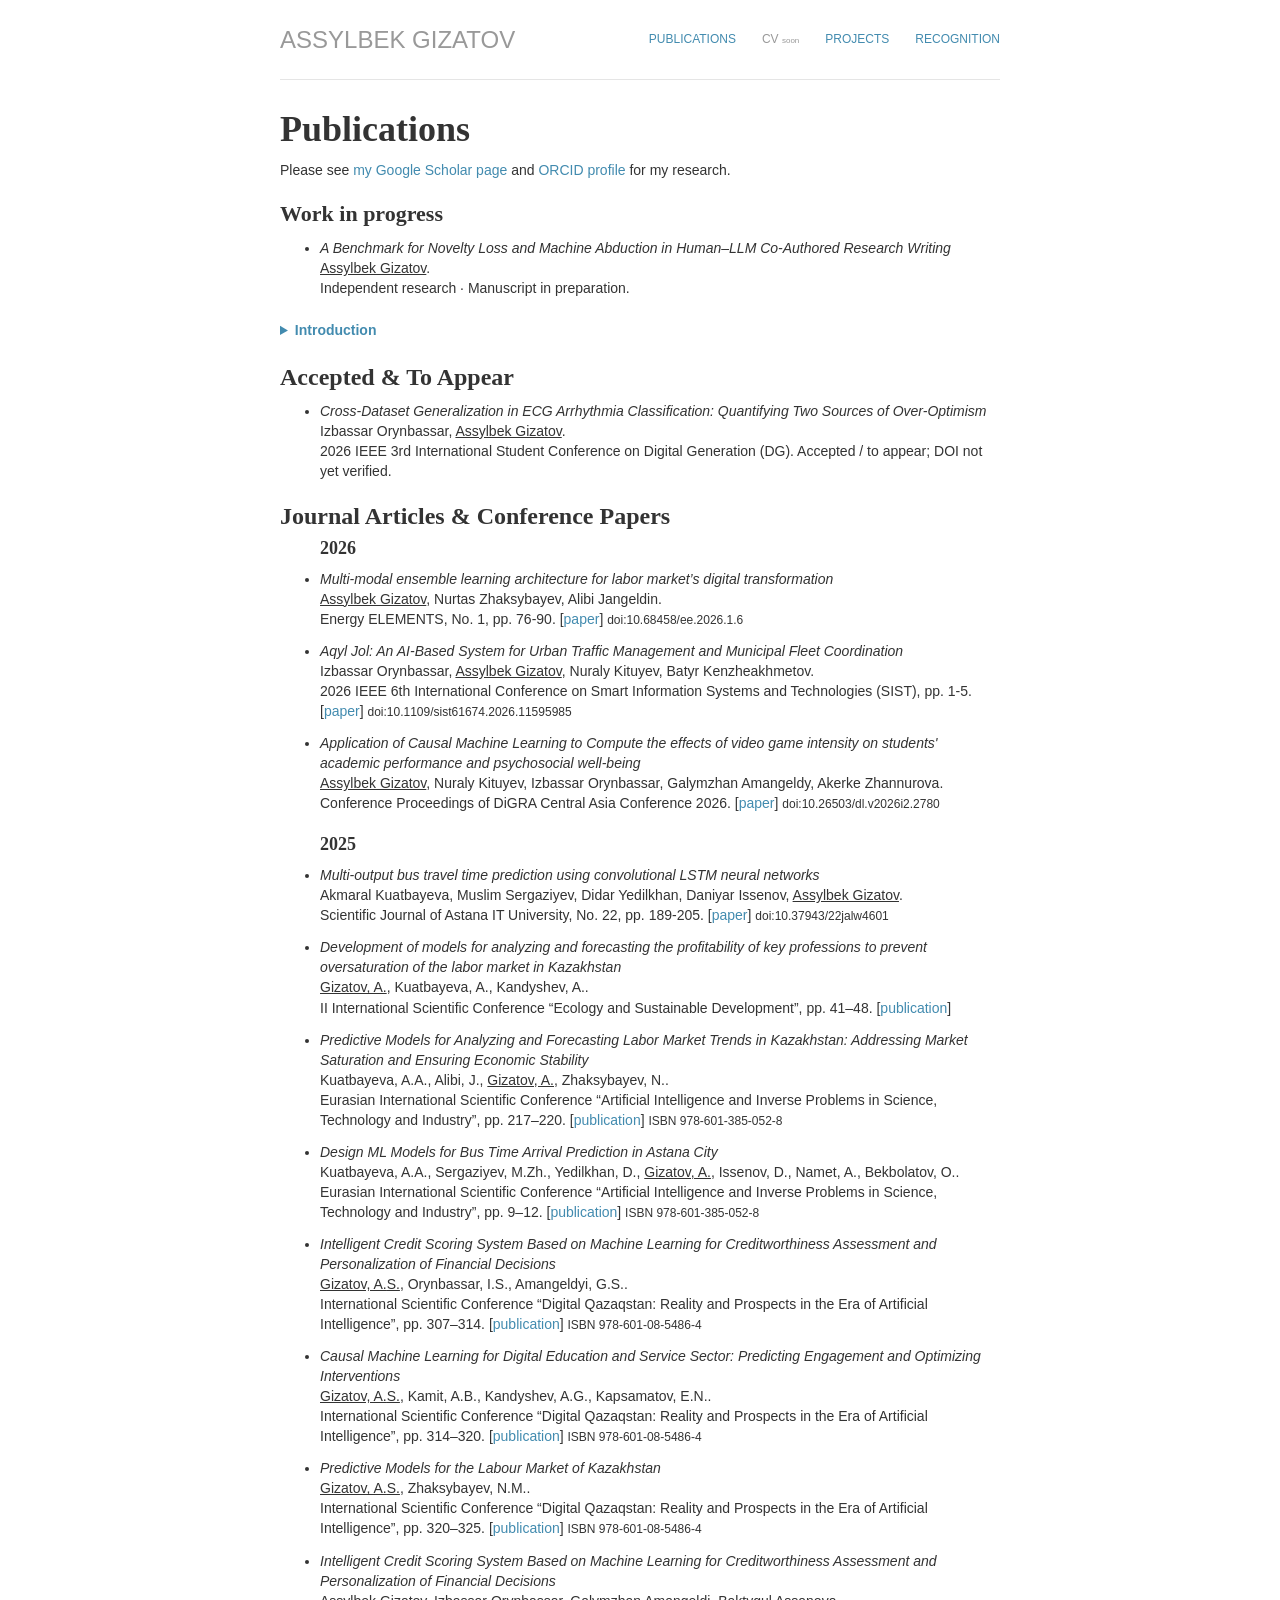
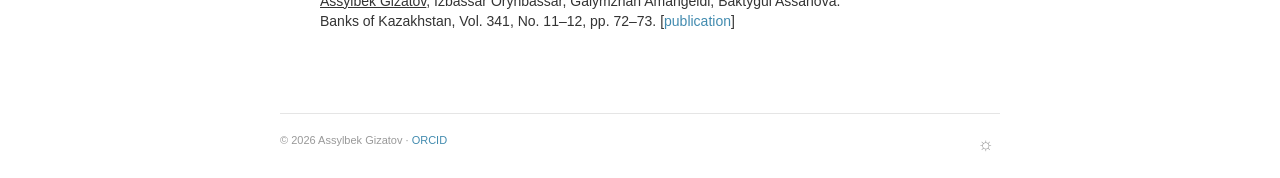
==== commit 2a77cbf1: "Refine profile, venture milestones and independent research" ====
--- a/publications/index.html
+++ b/publications/index.html
@@ -1 +1 @@
-<!doctype html><html lang="en"><head><meta charset="utf-8"><meta name="viewport" content="width=device-width,initial-scale=1"><meta name="description" content="Assylbek Gizatov: researcher and AI &amp; Copilot expert. Applied machine learning, AI enablement and publications."><title>Publications - Assylbek Gizatov</title><link rel="stylesheet" href="/style.css?v=aaron-3"><script src="/app.js?v=aaron-3" defer></script></head><body><a class="skip" href="#content">Skip to content</a><div class="container"><header class="header"><a class="name" href="/">Assylbek Gizatov</a><nav aria-label="Main navigation"><a href="/publications.html">Publications</a><span title="CV will be added soon" class="cv-pending">CV <small>soon</small></span><a href="/#projects">Projects</a><a href="/#recognition">Recognition</a></nav></header><main id="content" class="publications"><h1>Publications</h1><p>Please see <a href="https://scholar.google.com/citations?hl=en&amp;user=umg0K9MAAAAJ">my Google Scholar page</a> and <a href="https://orcid.org/0009-0009-2557-0767">ORCID profile</a> for my research.</p><h3>Accepted &amp; To Appear</h3><ul class="papers"><li><em>Cross-Dataset Generalization in ECG Arrhythmia Classification: Quantifying Two Sources of Over-Optimism</em><br>Izbassar Orynbassar, <u>Assylbek Gizatov</u>.<br>2026 IEEE 3rd International Student Conference on Digital Generation (DG). Accepted / to appear; DOI not yet verified.</li></ul><h3>Journal Articles &amp; Conference Papers</h3><h4 class="year">2026</h4><ul class="papers"><li><em>Multi-modal ensemble learning architecture for labor market’s digital transformation</em><br><u>Assylbek Gizatov</u>, Nurtas Zhaksybayev, Alibi Jangeldin.<br>Energy ELEMENTS, No. 1, pp. 76-90. [<a href="https://doi.org/10.68458/ee.2026.1.6">paper</a>] <span class="doi">doi:10.68458/ee.2026.1.6</span></li><li><em>Aqyl Jol: An AI-Based System for Urban Traffic Management and Municipal Fleet Coordination</em><br>Izbassar Orynbassar, <u>Assylbek Gizatov</u>, Nuraly Kituyev, Batyr Kenzheakhmetov.<br>2026 IEEE 6th International Conference on Smart Information Systems and Technologies (SIST), pp. 1-5. [<a href="https://doi.org/10.1109/sist61674.2026.11595985">paper</a>] <span class="doi">doi:10.1109/sist61674.2026.11595985</span></li><li><em>Application of Causal Machine Learning to Compute the effects of video game intensity on students&#x27; academic performance and psychosocial well-being</em><br><u>Assylbek Gizatov</u>, Nuraly Kituyev, Izbassar Orynbassar, Galymzhan Amangeldy, Akerke Zhannurova.<br>Conference Proceedings of DiGRA Central Asia Conference 2026. [<a href="https://doi.org/10.26503/dl.v2026i2.2780">paper</a>] <span class="doi">doi:10.26503/dl.v2026i2.2780</span></li></ul><h4 class="year">2025</h4><ul class="papers"><li><em>Multi-output bus travel time prediction using convolutional LSTM neural networks</em><br>Akmaral Kuatbayeva, Muslim Sergaziyev, Didar Yedilkhan, Daniyar Issenov, <u>Assylbek Gizatov</u>.<br>Scientific Journal of Astana IT University, No. 22, pp. 189-205. [<a href="https://doi.org/10.37943/22jalw4601">paper</a>] <span class="doi">doi:10.37943/22jalw4601</span></li><li><em>Development of models for analyzing and forecasting the profitability of key professions to prevent oversaturation of the labor market in Kazakhstan</em><br><u>Gizatov, A.</u>, Kuatbayeva, A., Kandyshev, A..<br>II International Scientific Conference “Ecology and Sustainable Development”, pp. 41–48. [<a href="https://scholar.google.com/citations?hl=en&amp;user=umg0K9MAAAAJ">publication</a>]</li><li><em>Predictive Models for Analyzing and Forecasting Labor Market Trends in Kazakhstan: Addressing Market Saturation and Ensuring Economic Stability</em><br>Kuatbayeva, A.A., Alibi, J., <u>Gizatov, A.</u>, Zhaksybayev, N..<br>Eurasian International Scientific Conference “Artificial Intelligence and Inverse Problems in Science, Technology and Industry”, pp. 217–220. [<a href="https://iict.kz/wp-content/uploads/2025/07/serve_14-16.04.2025.pdf">publication</a>] <span class="doi">ISBN 978-601-385-052-8</span></li><li><em>Design ML Models for Bus Time Arrival Prediction in Astana City</em><br>Kuatbayeva, A.A., Sergaziyev, M.Zh., Yedilkhan, D., <u>Gizatov, A.</u>, Issenov, D., Namet, A., Bekbolatov, O..<br>Eurasian International Scientific Conference “Artificial Intelligence and Inverse Problems in Science, Technology and Industry”, pp. 9–12. [<a href="https://iict.kz/wp-content/uploads/2025/07/serve_14-16.04.2025.pdf">publication</a>] <span class="doi">ISBN 978-601-385-052-8</span></li><li><em>Intelligent Credit Scoring System Based on Machine Learning for Creditworthiness Assessment and Personalization of Financial Decisions</em><br><u><u>Gizatov, A.</u>S.</u>, Orynbassar, I.S., Amangeldyi, G.S..<br>International Scientific Conference “Digital Qazaqstan: Reality and Prospects in the Era of Artificial Intelligence”, pp. 307–314. [<a href="https://scholar.google.com/citations?hl=en&amp;user=umg0K9MAAAAJ">publication</a>] <span class="doi">ISBN 978-601-08-5486-4</span></li><li><em>Causal Machine Learning for Digital Education and Service Sector: Predicting Engagement and Optimizing Interventions</em><br><u><u>Gizatov, A.</u>S.</u>, Kamit, A.B., Kandyshev, A.G., Kapsamatov, E.N..<br>International Scientific Conference “Digital Qazaqstan: Reality and Prospects in the Era of Artificial Intelligence”, pp. 314–320. [<a href="https://scholar.google.com/citations?hl=en&amp;user=umg0K9MAAAAJ">publication</a>] <span class="doi">ISBN 978-601-08-5486-4</span></li><li><em>Predictive Models for the Labour Market of Kazakhstan</em><br><u><u>Gizatov, A.</u>S.</u>, Zhaksybayev, N.M..<br>International Scientific Conference “Digital Qazaqstan: Reality and Prospects in the Era of Artificial Intelligence”, pp. 320–325. [<a href="https://scholar.google.com/citations?hl=en&amp;user=umg0K9MAAAAJ">publication</a>] <span class="doi">ISBN 978-601-08-5486-4</span></li><li><em>Intelligent Credit Scoring System Based on Machine Learning for Creditworthiness Assessment and Personalization of Financial Decisions</em><br><u>Assylbek Gizatov</u>, Izbassar Orynbassar, Galymzhan Amangeldi, Baktygul Assanova.<br>Banks of Kazakhstan, Vol. 341, No. 11–12, pp. 72–73. [<a href="https://scholar.google.com/citations?hl=en&amp;user=umg0K9MAAAAJ">publication</a>]</li></ul></main><footer>© 2026 Assylbek Gizatov · <a href="https://orcid.org/0009-0009-2557-0767">ORCID</a><button id="theme-toggle" title="Toggle theme" aria-label="Switch to dark theme">☼</button></footer></div></body></html>+<!doctype html><html lang="en"><head><meta charset="utf-8"><meta name="viewport" content="width=device-width,initial-scale=1"><meta name="description" content="Assylbek Gizatov: researcher and AI &amp; Copilot expert. Applied machine learning, AI enablement and publications."><title>Publications - Assylbek Gizatov</title><link rel="stylesheet" href="/style.css?v=profile-5"><script src="/app.js?v=aaron-3" defer></script></head><body><a class="skip" href="#content">Skip to content</a><div class="container"><header class="header"><a class="name" href="/">Assylbek Gizatov</a><nav aria-label="Main navigation"><a href="/publications.html">Publications</a><span title="CV will be added soon" class="cv-pending">CV <small>soon</small></span><a href="/#projects">Projects</a><a href="/#recognition">Recognition</a></nav></header><main id="content" class="publications"><h1>Publications</h1><p>Please see <a href="https://scholar.google.com/citations?hl=en&amp;user=umg0K9MAAAAJ">my Google Scholar page</a> and <a href="https://orcid.org/0009-0009-2557-0767">ORCID profile</a> for my research.</p><section class="work-in-progress" aria-labelledby="work-in-progress"><h3 id="work-in-progress">Work in progress</h3><ul class="papers"><li><em>A Benchmark for Novelty Loss and Machine Abduction in Human–LLM Co-Authored Research Writing</em><br><u>Assylbek Gizatov</u>.<br>Independent research · Manuscript in preparation.</li></ul><details class="paper-introduction"><summary>Introduction</summary><p>In a letter to Maurice Solovine, Albert Einstein conceptualized scientific discovery as a cyclical process: an intuitive movement from sensory experience to axioms, followed by logical deduction. In the current technological era, <strong>generative AI - and Large Language Models (LLMs) in particular,</strong> has mastered <strong>induction,</strong> statistical pattern recognition over large volumes of data, and is now progressing toward <strong>deduction,</strong> the form of reasoning responsible for constructing formal proofs. Yet it still lacks the mechanism of <strong>abduction:</strong> the very root of novel explanatory hypotheses.</p></details></section><h3>Accepted &amp; To Appear</h3><ul class="papers"><li><em>Cross-Dataset Generalization in ECG Arrhythmia Classification: Quantifying Two Sources of Over-Optimism</em><br>Izbassar Orynbassar, <u>Assylbek Gizatov</u>.<br>2026 IEEE 3rd International Student Conference on Digital Generation (DG). Accepted / to appear; DOI not yet verified.</li></ul><h3>Journal Articles &amp; Conference Papers</h3><h4 class="year">2026</h4><ul class="papers"><li><em>Multi-modal ensemble learning architecture for labor market’s digital transformation</em><br><u>Assylbek Gizatov</u>, Nurtas Zhaksybayev, Alibi Jangeldin.<br>Energy ELEMENTS, No. 1, pp. 76-90. [<a href="https://doi.org/10.68458/ee.2026.1.6">paper</a>] <span class="doi">doi:10.68458/ee.2026.1.6</span></li><li><em>Aqyl Jol: An AI-Based System for Urban Traffic Management and Municipal Fleet Coordination</em><br>Izbassar Orynbassar, <u>Assylbek Gizatov</u>, Nuraly Kituyev, Batyr Kenzheakhmetov.<br>2026 IEEE 6th International Conference on Smart Information Systems and Technologies (SIST), pp. 1-5. [<a href="https://doi.org/10.1109/sist61674.2026.11595985">paper</a>] <span class="doi">doi:10.1109/sist61674.2026.11595985</span></li><li><em>Application of Causal Machine Learning to Compute the effects of video game intensity on students&#x27; academic performance and psychosocial well-being</em><br><u>Assylbek Gizatov</u>, Nuraly Kituyev, Izbassar Orynbassar, Galymzhan Amangeldy, Akerke Zhannurova.<br>Conference Proceedings of DiGRA Central Asia Conference 2026. [<a href="https://doi.org/10.26503/dl.v2026i2.2780">paper</a>] <span class="doi">doi:10.26503/dl.v2026i2.2780</span></li></ul><h4 class="year">2025</h4><ul class="papers"><li><em>Multi-output bus travel time prediction using convolutional LSTM neural networks</em><br>Akmaral Kuatbayeva, Muslim Sergaziyev, Didar Yedilkhan, Daniyar Issenov, <u>Assylbek Gizatov</u>.<br>Scientific Journal of Astana IT University, No. 22, pp. 189-205. [<a href="https://doi.org/10.37943/22jalw4601">paper</a>] <span class="doi">doi:10.37943/22jalw4601</span></li><li><em>Development of models for analyzing and forecasting the profitability of key professions to prevent oversaturation of the labor market in Kazakhstan</em><br><u>Gizatov, A.</u>, Kuatbayeva, A., Kandyshev, A..<br>II International Scientific Conference “Ecology and Sustainable Development”, pp. 41–48. [<a href="https://scholar.google.com/citations?hl=en&amp;user=umg0K9MAAAAJ">publication</a>]</li><li><em>Predictive Models for Analyzing and Forecasting Labor Market Trends in Kazakhstan: Addressing Market Saturation and Ensuring Economic Stability</em><br>Kuatbayeva, A.A., Alibi, J., <u>Gizatov, A.</u>, Zhaksybayev, N..<br>Eurasian International Scientific Conference “Artificial Intelligence and Inverse Problems in Science, Technology and Industry”, pp. 217–220. [<a href="https://iict.kz/wp-content/uploads/2025/07/serve_14-16.04.2025.pdf">publication</a>] <span class="doi">ISBN 978-601-385-052-8</span></li><li><em>Design ML Models for Bus Time Arrival Prediction in Astana City</em><br>Kuatbayeva, A.A., Sergaziyev, M.Zh., Yedilkhan, D., <u>Gizatov, A.</u>, Issenov, D., Namet, A., Bekbolatov, O..<br>Eurasian International Scientific Conference “Artificial Intelligence and Inverse Problems in Science, Technology and Industry”, pp. 9–12. [<a href="https://iict.kz/wp-content/uploads/2025/07/serve_14-16.04.2025.pdf">publication</a>] <span class="doi">ISBN 978-601-385-052-8</span></li><li><em>Intelligent Credit Scoring System Based on Machine Learning for Creditworthiness Assessment and Personalization of Financial Decisions</em><br><u><u>Gizatov, A.</u>S.</u>, Orynbassar, I.S., Amangeldyi, G.S..<br>International Scientific Conference “Digital Qazaqstan: Reality and Prospects in the Era of Artificial Intelligence”, pp. 307–314. [<a href="https://scholar.google.com/citations?hl=en&amp;user=umg0K9MAAAAJ">publication</a>] <span class="doi">ISBN 978-601-08-5486-4</span></li><li><em>Causal Machine Learning for Digital Education and Service Sector: Predicting Engagement and Optimizing Interventions</em><br><u><u>Gizatov, A.</u>S.</u>, Kamit, A.B., Kandyshev, A.G., Kapsamatov, E.N..<br>International Scientific Conference “Digital Qazaqstan: Reality and Prospects in the Era of Artificial Intelligence”, pp. 314–320. [<a href="https://scholar.google.com/citations?hl=en&amp;user=umg0K9MAAAAJ">publication</a>] <span class="doi">ISBN 978-601-08-5486-4</span></li><li><em>Predictive Models for the Labour Market of Kazakhstan</em><br><u><u>Gizatov, A.</u>S.</u>, Zhaksybayev, N.M..<br>International Scientific Conference “Digital Qazaqstan: Reality and Prospects in the Era of Artificial Intelligence”, pp. 320–325. [<a href="https://scholar.google.com/citations?hl=en&amp;user=umg0K9MAAAAJ">publication</a>] <span class="doi">ISBN 978-601-08-5486-4</span></li><li><em>Intelligent Credit Scoring System Based on Machine Learning for Creditworthiness Assessment and Personalization of Financial Decisions</em><br><u>Assylbek Gizatov</u>, Izbassar Orynbassar, Galymzhan Amangeldi, Baktygul Assanova.<br>Banks of Kazakhstan, Vol. 341, No. 11–12, pp. 72–73. [<a href="https://scholar.google.com/citations?hl=en&amp;user=umg0K9MAAAAJ">publication</a>]</li></ul></main><footer>© 2026 Assylbek Gizatov · <a href="https://orcid.org/0009-0009-2557-0767">ORCID</a><button id="theme-toggle" title="Toggle theme" aria-label="Switch to dark theme">☼</button></footer></div></body></html>
--- a/style.css
+++ b/style.css
@@ -1 +1,7 @@
-*{box-sizing:border-box}:root{--bg:#fff;--text:#333;--link:#428baf;--line:#e5e5e5;--muted:#999}html[data-theme=dark]{--bg:#292b2e;--text:#eee;--link:#76bbdc;--line:#505256;--muted:#bdbdbd}html{scroll-padding-top:20px}body{margin:0;padding:20px 0 30px;background:var(--bg);color:var(--text);font:14px/1.42857143 Arial,"Helvetica Neue",Helvetica,sans-serif}.container{max-width:750px;padding:0 15px;margin:0 auto}a{color:var(--link);text-decoration:none}a:hover{text-decoration:underline}a,button{outline-offset:4px}.header{display:flex;justify-content:space-between;align-items:flex-start;gap:15px;border-bottom:1px solid var(--line);padding-bottom:19px;margin-bottom:30px;text-transform:uppercase;font-family:Helvetica,Arial,sans-serif}.name{color:var(--muted);font-size:24px;font-weight:400;white-space:nowrap;line-height:40px}.name:hover{color:var(--link);text-decoration:none}.header nav{display:flex;align-items:center;gap:26px;min-height:40px;font-size:12px}.cv-pending{color:var(--muted);white-space:nowrap}.cv-pending small{font-size:8px;text-transform:none}.intro{display:grid;grid-template-columns:210px minmax(0,1fr);gap:30px;align-items:center;margin:40px 15px 50px}.avatar{display:block;width:210px;height:210px;border-radius:50%;object-fit:cover;object-position:center 27%}.lead{font-size:21px;line-height:1.43;font-weight:400;margin:0 0 22px}.profile-links{font-size:14px;margin:0}h1,h2,h3,h4{font-family:Georgia,"Times New Roman",serif;font-weight:700;line-height:1.1}h1{font-size:36px;margin:20px 0 10px}h2{font-size:30px;margin:28px 0 10px}h3{font-size:24px;margin:20px 0 10px}h4{font-size:18px;margin:10px 0}p{margin:0 0 10px}.about h2:not(:first-child){border-top:1px solid var(--line);padding-top:30px;margin-top:38px}.about ul{padding-left:35px;margin:12px 0 20px}.about li{margin-bottom:10px}.native-name{color:var(--muted)}.papers{padding-left:40px;margin:0 0 22px}.papers li{margin-bottom:12px;line-height:1.43}.papers em{font-style:italic}.doi{font-size:12px;overflow-wrap:anywhere}.year{margin-left:40px}.publications{padding-bottom:20px}footer{margin-top:40px;border-top:1px solid var(--line);padding-top:19px;font-size:11px;color:var(--muted)}#theme-toggle{float:right;color:var(--muted);border:0;background:none;cursor:pointer;font-size:18px}.skip{position:absolute;left:10px;top:-80px;background:var(--bg);padding:10px;z-index:5}.skip:focus{top:0}@media(max-width:767px){.container{max-width:750px;padding:0 22px}.header{flex-wrap:wrap;gap:4px;padding-bottom:12px}.header nav{flex-wrap:wrap;gap:22px;min-height:30px}.name{font-size:23px}.intro{margin:30px 0 38px;grid-template-columns:160px minmax(0,1fr);gap:24px}.avatar{width:160px;height:160px}.lead{font-size:18px}.profile-links{font-size:12px}}@media(max-width:520px){.intro{display:block}.avatar{width:170px;height:170px;margin:0 auto 25px}.lead{font-size:19px}.header nav{gap:20px}.papers{padding-left:23px}.year{margin-left:23px}h1{font-size:32px}h2{font-size:28px}h3{font-size:22px}.profile-links{font-size:13px}}+*{box-sizing:border-box}:root{--bg:#fff;--text:#333;--link:#428baf;--line:#e5e5e5;--muted:#999}html[data-theme=dark]{--bg:#292b2e;--text:#eee;--link:#76bbdc;--line:#505256;--muted:#bdbdbd}html{scroll-padding-top:20px}body{margin:0;padding:20px 0 30px;background:var(--bg);color:var(--text);font:14px/1.42857143 Arial,"Helvetica Neue",Helvetica,sans-serif}.container{max-width:750px;padding:0 15px;margin:0 auto}a{color:var(--link);text-decoration:none}a:hover{text-decoration:underline}a,button{outline-offset:4px}.header{display:flex;justify-content:space-between;align-items:flex-start;gap:15px;border-bottom:1px solid var(--line);padding-bottom:19px;margin-bottom:30px;text-transform:uppercase;font-family:Helvetica,Arial,sans-serif}.name{color:var(--muted);font-size:24px;font-weight:400;white-space:nowrap;line-height:40px}.name:hover{color:var(--link);text-decoration:none}.header nav{display:flex;align-items:center;gap:26px;min-height:40px;font-size:12px}.cv-pending{color:var(--muted);white-space:nowrap}.cv-pending small{font-size:8px;text-transform:none}.intro{display:grid;grid-template-columns:210px minmax(0,1fr);gap:30px;align-items:center;margin:40px 15px 50px}.avatar{display:block;width:210px;height:210px;border-radius:50%;object-fit:contain;object-position:center;background:#fff}.lead{font-size:21px;line-height:1.43;font-weight:400;margin:0 0 22px}.profile-links{font-size:14px;margin:0}h1,h2,h3,h4{font-family:Georgia,"Times New Roman",serif;font-weight:700;line-height:1.1}h1{font-size:36px;margin:20px 0 10px}h2{font-size:30px;margin:28px 0 10px}h3{font-size:24px;margin:20px 0 10px}h4{font-size:18px;margin:10px 0}p{margin:0 0 10px}.about h2:not(:first-child){border-top:1px solid var(--line);padding-top:30px;margin-top:38px}.about ul{padding-left:35px;margin:12px 0 20px}.about li{margin-bottom:10px}.native-name{color:var(--muted)}.papers{padding-left:40px;margin:0 0 22px}.papers li{margin-bottom:12px;line-height:1.43}.papers em{font-style:italic}.doi{font-size:12px;overflow-wrap:anywhere}.year{margin-left:40px}.publications{padding-bottom:20px}footer{margin-top:40px;border-top:1px solid var(--line);padding-top:19px;font-size:11px;color:var(--muted)}#theme-toggle{float:right;color:var(--muted);border:0;background:none;cursor:pointer;font-size:18px}.skip{position:absolute;left:10px;top:-80px;background:var(--bg);padding:10px;z-index:5}.skip:focus{top:0}@media(max-width:767px){.container{max-width:750px;padding:0 22px}.header{flex-wrap:wrap;gap:4px;padding-bottom:12px}.header nav{flex-wrap:wrap;gap:22px;min-height:30px}.name{font-size:23px}.intro{margin:30px 0 38px;grid-template-columns:160px minmax(0,1fr);gap:24px}.avatar{width:160px;height:160px}.lead{font-size:18px}.profile-links{font-size:12px}}@media(max-width:520px){.intro{display:block}.avatar{width:170px;height:170px;margin:0 auto 25px}.lead{font-size:19px}.header nav{gap:20px}.papers{padding-left:23px}.year{margin-left:23px}h1{font-size:32px}h2{font-size:28px}h3{font-size:22px}.profile-links{font-size:13px}}
+.project-feature h3{margin-top:18px}.trailer-link{font-weight:700}.project-caption{font-size:12px;color:var(--muted);margin-top:12px}.project-feature ul{margin-top:16px}.project-feature li{margin-bottom:10px}
+
+
+.work-in-progress h3{font-size:22px;line-height:1.3}.work-in-progress p{line-height:1.6}.milestones strong{font-weight:600}.profile-links{line-height:1.8}.project-feature+.project-feature{margin-top:26px}a[href^="mailto:"]{overflow-wrap:anywhere}
+
+.paper-introduction{margin:16px 0 24px}.paper-introduction summary{cursor:pointer;color:var(--link);font-weight:600}.paper-introduction p{margin-top:12px;line-height:1.6}
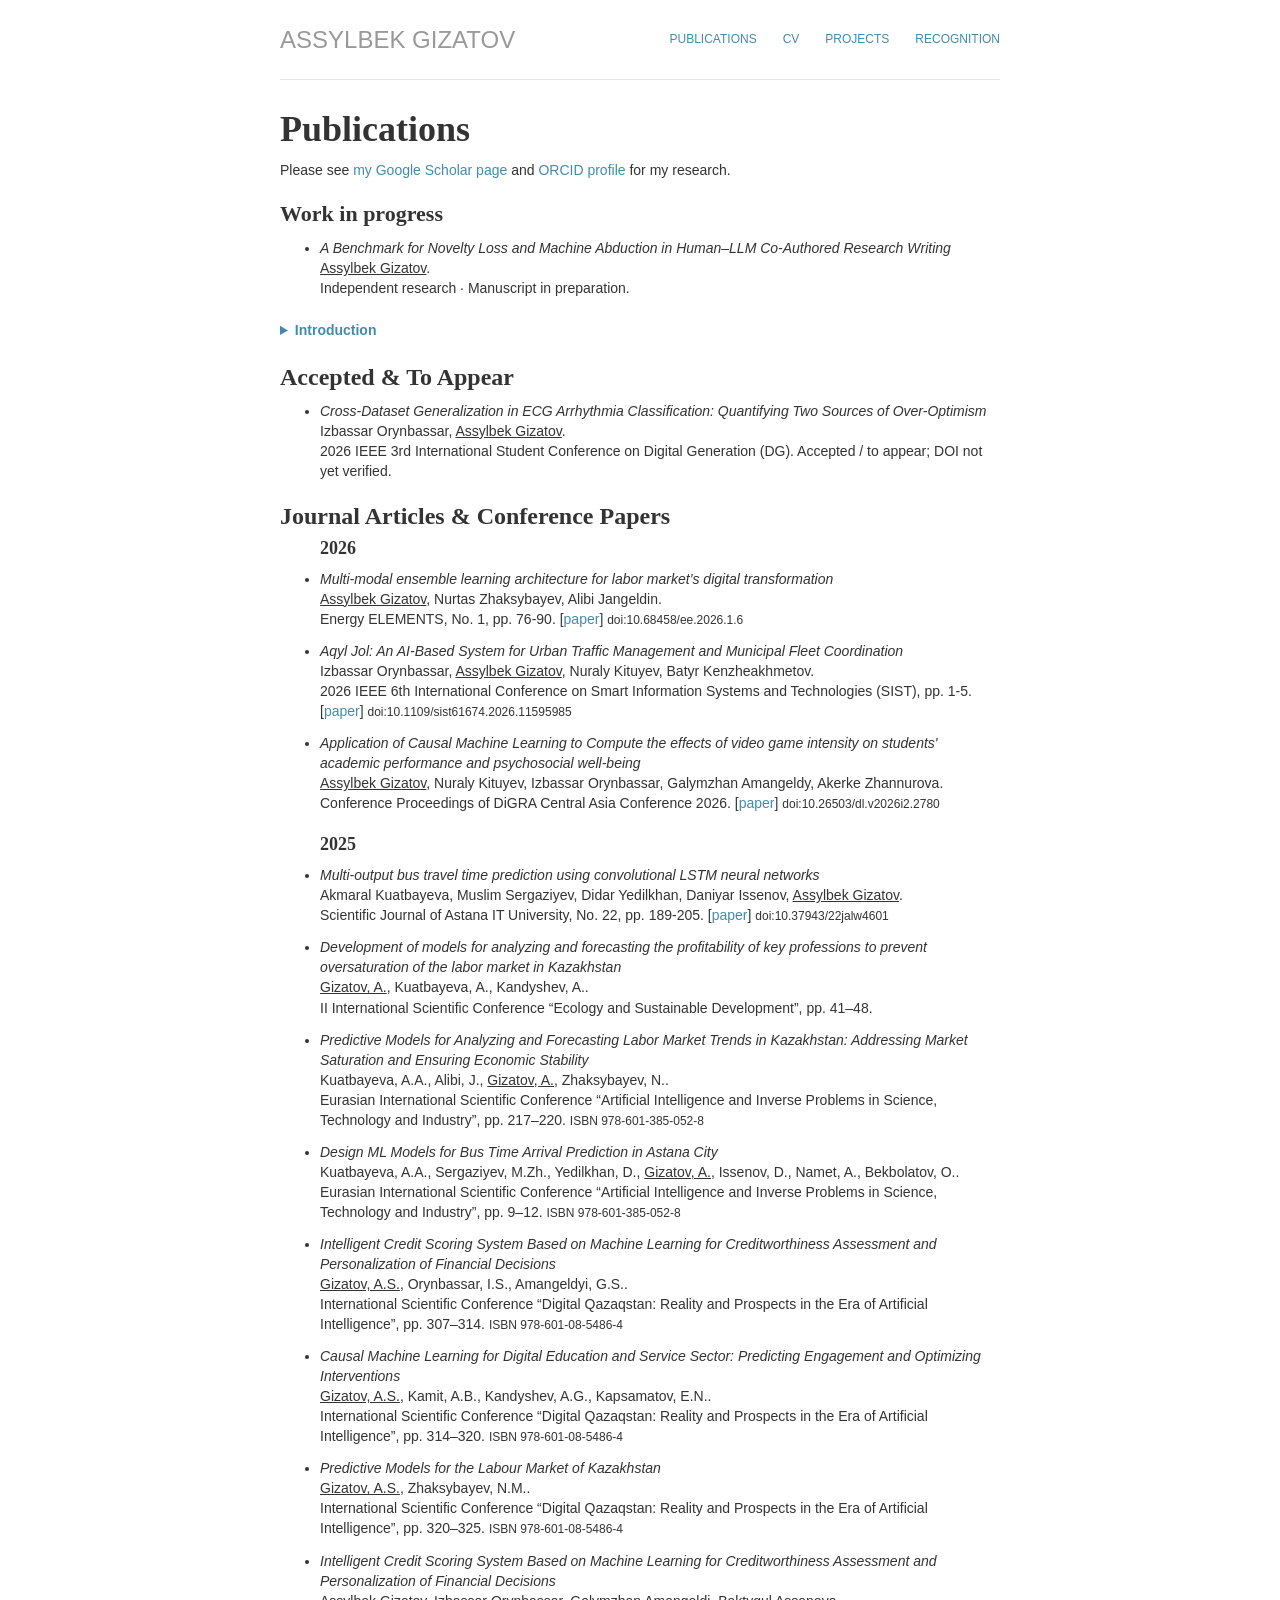
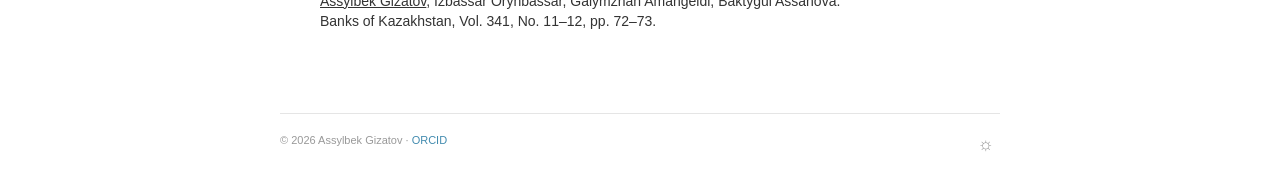
==== commit 0456c743: "Publish CV, simplify non-DOI publication entries, and raise original portrait slightly" ====
--- a/publications/index.html
+++ b/publications/index.html
@@ -1 +1 @@
-<!doctype html><html lang="en"><head><meta charset="utf-8"><meta name="viewport" content="width=device-width,initial-scale=1"><meta name="description" content="Assylbek Gizatov: researcher and AI &amp; Copilot expert. Applied machine learning, AI enablement and publications."><title>Publications - Assylbek Gizatov</title><link rel="stylesheet" href="/style.css?v=profile-5"><script src="/app.js?v=aaron-3" defer></script></head><body><a class="skip" href="#content">Skip to content</a><div class="container"><header class="header"><a class="name" href="/">Assylbek Gizatov</a><nav aria-label="Main navigation"><a href="/publications.html">Publications</a><span title="CV will be added soon" class="cv-pending">CV <small>soon</small></span><a href="/#projects">Projects</a><a href="/#recognition">Recognition</a></nav></header><main id="content" class="publications"><h1>Publications</h1><p>Please see <a href="https://scholar.google.com/citations?hl=en&amp;user=umg0K9MAAAAJ">my Google Scholar page</a> and <a href="https://orcid.org/0009-0009-2557-0767">ORCID profile</a> for my research.</p><section class="work-in-progress" aria-labelledby="work-in-progress"><h3 id="work-in-progress">Work in progress</h3><ul class="papers"><li><em>A Benchmark for Novelty Loss and Machine Abduction in Human–LLM Co-Authored Research Writing</em><br><u>Assylbek Gizatov</u>.<br>Independent research · Manuscript in preparation.</li></ul><details class="paper-introduction"><summary>Introduction</summary><p>In a letter to Maurice Solovine, Albert Einstein conceptualized scientific discovery as a cyclical process: an intuitive movement from sensory experience to axioms, followed by logical deduction. In the current technological era, <strong>generative AI - and Large Language Models (LLMs) in particular,</strong> has mastered <strong>induction,</strong> statistical pattern recognition over large volumes of data, and is now progressing toward <strong>deduction,</strong> the form of reasoning responsible for constructing formal proofs. Yet it still lacks the mechanism of <strong>abduction:</strong> the very root of novel explanatory hypotheses.</p></details></section><h3>Accepted &amp; To Appear</h3><ul class="papers"><li><em>Cross-Dataset Generalization in ECG Arrhythmia Classification: Quantifying Two Sources of Over-Optimism</em><br>Izbassar Orynbassar, <u>Assylbek Gizatov</u>.<br>2026 IEEE 3rd International Student Conference on Digital Generation (DG). Accepted / to appear; DOI not yet verified.</li></ul><h3>Journal Articles &amp; Conference Papers</h3><h4 class="year">2026</h4><ul class="papers"><li><em>Multi-modal ensemble learning architecture for labor market’s digital transformation</em><br><u>Assylbek Gizatov</u>, Nurtas Zhaksybayev, Alibi Jangeldin.<br>Energy ELEMENTS, No. 1, pp. 76-90. [<a href="https://doi.org/10.68458/ee.2026.1.6">paper</a>] <span class="doi">doi:10.68458/ee.2026.1.6</span></li><li><em>Aqyl Jol: An AI-Based System for Urban Traffic Management and Municipal Fleet Coordination</em><br>Izbassar Orynbassar, <u>Assylbek Gizatov</u>, Nuraly Kituyev, Batyr Kenzheakhmetov.<br>2026 IEEE 6th International Conference on Smart Information Systems and Technologies (SIST), pp. 1-5. [<a href="https://doi.org/10.1109/sist61674.2026.11595985">paper</a>] <span class="doi">doi:10.1109/sist61674.2026.11595985</span></li><li><em>Application of Causal Machine Learning to Compute the effects of video game intensity on students&#x27; academic performance and psychosocial well-being</em><br><u>Assylbek Gizatov</u>, Nuraly Kituyev, Izbassar Orynbassar, Galymzhan Amangeldy, Akerke Zhannurova.<br>Conference Proceedings of DiGRA Central Asia Conference 2026. [<a href="https://doi.org/10.26503/dl.v2026i2.2780">paper</a>] <span class="doi">doi:10.26503/dl.v2026i2.2780</span></li></ul><h4 class="year">2025</h4><ul class="papers"><li><em>Multi-output bus travel time prediction using convolutional LSTM neural networks</em><br>Akmaral Kuatbayeva, Muslim Sergaziyev, Didar Yedilkhan, Daniyar Issenov, <u>Assylbek Gizatov</u>.<br>Scientific Journal of Astana IT University, No. 22, pp. 189-205. [<a href="https://doi.org/10.37943/22jalw4601">paper</a>] <span class="doi">doi:10.37943/22jalw4601</span></li><li><em>Development of models for analyzing and forecasting the profitability of key professions to prevent oversaturation of the labor market in Kazakhstan</em><br><u>Gizatov, A.</u>, Kuatbayeva, A., Kandyshev, A..<br>II International Scientific Conference “Ecology and Sustainable Development”, pp. 41–48. [<a href="https://scholar.google.com/citations?hl=en&amp;user=umg0K9MAAAAJ">publication</a>]</li><li><em>Predictive Models for Analyzing and Forecasting Labor Market Trends in Kazakhstan: Addressing Market Saturation and Ensuring Economic Stability</em><br>Kuatbayeva, A.A., Alibi, J., <u>Gizatov, A.</u>, Zhaksybayev, N..<br>Eurasian International Scientific Conference “Artificial Intelligence and Inverse Problems in Science, Technology and Industry”, pp. 217–220. [<a href="https://iict.kz/wp-content/uploads/2025/07/serve_14-16.04.2025.pdf">publication</a>] <span class="doi">ISBN 978-601-385-052-8</span></li><li><em>Design ML Models for Bus Time Arrival Prediction in Astana City</em><br>Kuatbayeva, A.A., Sergaziyev, M.Zh., Yedilkhan, D., <u>Gizatov, A.</u>, Issenov, D., Namet, A., Bekbolatov, O..<br>Eurasian International Scientific Conference “Artificial Intelligence and Inverse Problems in Science, Technology and Industry”, pp. 9–12. [<a href="https://iict.kz/wp-content/uploads/2025/07/serve_14-16.04.2025.pdf">publication</a>] <span class="doi">ISBN 978-601-385-052-8</span></li><li><em>Intelligent Credit Scoring System Based on Machine Learning for Creditworthiness Assessment and Personalization of Financial Decisions</em><br><u><u>Gizatov, A.</u>S.</u>, Orynbassar, I.S., Amangeldyi, G.S..<br>International Scientific Conference “Digital Qazaqstan: Reality and Prospects in the Era of Artificial Intelligence”, pp. 307–314. [<a href="https://scholar.google.com/citations?hl=en&amp;user=umg0K9MAAAAJ">publication</a>] <span class="doi">ISBN 978-601-08-5486-4</span></li><li><em>Causal Machine Learning for Digital Education and Service Sector: Predicting Engagement and Optimizing Interventions</em><br><u><u>Gizatov, A.</u>S.</u>, Kamit, A.B., Kandyshev, A.G., Kapsamatov, E.N..<br>International Scientific Conference “Digital Qazaqstan: Reality and Prospects in the Era of Artificial Intelligence”, pp. 314–320. [<a href="https://scholar.google.com/citations?hl=en&amp;user=umg0K9MAAAAJ">publication</a>] <span class="doi">ISBN 978-601-08-5486-4</span></li><li><em>Predictive Models for the Labour Market of Kazakhstan</em><br><u><u>Gizatov, A.</u>S.</u>, Zhaksybayev, N.M..<br>International Scientific Conference “Digital Qazaqstan: Reality and Prospects in the Era of Artificial Intelligence”, pp. 320–325. [<a href="https://scholar.google.com/citations?hl=en&amp;user=umg0K9MAAAAJ">publication</a>] <span class="doi">ISBN 978-601-08-5486-4</span></li><li><em>Intelligent Credit Scoring System Based on Machine Learning for Creditworthiness Assessment and Personalization of Financial Decisions</em><br><u>Assylbek Gizatov</u>, Izbassar Orynbassar, Galymzhan Amangeldi, Baktygul Assanova.<br>Banks of Kazakhstan, Vol. 341, No. 11–12, pp. 72–73. [<a href="https://scholar.google.com/citations?hl=en&amp;user=umg0K9MAAAAJ">publication</a>]</li></ul></main><footer>© 2026 Assylbek Gizatov · <a href="https://orcid.org/0009-0009-2557-0767">ORCID</a><button id="theme-toggle" title="Toggle theme" aria-label="Switch to dark theme">☼</button></footer></div></body></html>
+<!doctype html><html lang="en"><head><meta charset="utf-8"><meta name="viewport" content="width=device-width,initial-scale=1"><meta name="description" content="Assylbek Gizatov: researcher and AI &amp; Copilot expert. Applied machine learning, AI enablement and publications."><title>Publications - Assylbek Gizatov</title><link rel="stylesheet" href="/style.css?v=profile-5"><script src="/app.js?v=aaron-3" defer></script></head><body><a class="skip" href="#content">Skip to content</a><div class="container"><header class="header"><a class="name" href="/">Assylbek Gizatov</a><nav aria-label="Main navigation"><a href="/publications.html">Publications</a><a href="/assets/Assylbek-Gizatov-CV.pdf" type="application/pdf">CV</a><a href="/#projects">Projects</a><a href="/#recognition">Recognition</a></nav></header><main id="content" class="publications"><h1>Publications</h1><p>Please see <a href="https://scholar.google.com/citations?hl=en&amp;user=umg0K9MAAAAJ">my Google Scholar page</a> and <a href="https://orcid.org/0009-0009-2557-0767">ORCID profile</a> for my research.</p><section class="work-in-progress" aria-labelledby="work-in-progress"><h3 id="work-in-progress">Work in progress</h3><ul class="papers"><li><em>A Benchmark for Novelty Loss and Machine Abduction in Human–LLM Co-Authored Research Writing</em><br><u>Assylbek Gizatov</u>.<br>Independent research · Manuscript in preparation.</li></ul><details class="paper-introduction"><summary>Introduction</summary><p>In a letter to Maurice Solovine, Albert Einstein conceptualized scientific discovery as a cyclical process: an intuitive movement from sensory experience to axioms, followed by logical deduction. In the current technological era, <strong>generative AI - and Large Language Models (LLMs) in particular,</strong> has mastered <strong>induction,</strong> statistical pattern recognition over large volumes of data, and is now progressing toward <strong>deduction,</strong> the form of reasoning responsible for constructing formal proofs. Yet it still lacks the mechanism of <strong>abduction:</strong> the very root of novel explanatory hypotheses.</p></details></section><h3>Accepted &amp; To Appear</h3><ul class="papers"><li><em>Cross-Dataset Generalization in ECG Arrhythmia Classification: Quantifying Two Sources of Over-Optimism</em><br>Izbassar Orynbassar, <u>Assylbek Gizatov</u>.<br>2026 IEEE 3rd International Student Conference on Digital Generation (DG). Accepted / to appear; DOI not yet verified.</li></ul><h3>Journal Articles &amp; Conference Papers</h3><h4 class="year">2026</h4><ul class="papers"><li><em>Multi-modal ensemble learning architecture for labor market’s digital transformation</em><br><u>Assylbek Gizatov</u>, Nurtas Zhaksybayev, Alibi Jangeldin.<br>Energy ELEMENTS, No. 1, pp. 76-90. [<a href="https://doi.org/10.68458/ee.2026.1.6">paper</a>] <span class="doi">doi:10.68458/ee.2026.1.6</span></li><li><em>Aqyl Jol: An AI-Based System for Urban Traffic Management and Municipal Fleet Coordination</em><br>Izbassar Orynbassar, <u>Assylbek Gizatov</u>, Nuraly Kituyev, Batyr Kenzheakhmetov.<br>2026 IEEE 6th International Conference on Smart Information Systems and Technologies (SIST), pp. 1-5. [<a href="https://doi.org/10.1109/sist61674.2026.11595985">paper</a>] <span class="doi">doi:10.1109/sist61674.2026.11595985</span></li><li><em>Application of Causal Machine Learning to Compute the effects of video game intensity on students&#x27; academic performance and psychosocial well-being</em><br><u>Assylbek Gizatov</u>, Nuraly Kituyev, Izbassar Orynbassar, Galymzhan Amangeldy, Akerke Zhannurova.<br>Conference Proceedings of DiGRA Central Asia Conference 2026. [<a href="https://doi.org/10.26503/dl.v2026i2.2780">paper</a>] <span class="doi">doi:10.26503/dl.v2026i2.2780</span></li></ul><h4 class="year">2025</h4><ul class="papers"><li><em>Multi-output bus travel time prediction using convolutional LSTM neural networks</em><br>Akmaral Kuatbayeva, Muslim Sergaziyev, Didar Yedilkhan, Daniyar Issenov, <u>Assylbek Gizatov</u>.<br>Scientific Journal of Astana IT University, No. 22, pp. 189-205. [<a href="https://doi.org/10.37943/22jalw4601">paper</a>] <span class="doi">doi:10.37943/22jalw4601</span></li><li><em>Development of models for analyzing and forecasting the profitability of key professions to prevent oversaturation of the labor market in Kazakhstan</em><br><u>Gizatov, A.</u>, Kuatbayeva, A., Kandyshev, A..<br>II International Scientific Conference “Ecology and Sustainable Development”, pp. 41–48.</li><li><em>Predictive Models for Analyzing and Forecasting Labor Market Trends in Kazakhstan: Addressing Market Saturation and Ensuring Economic Stability</em><br>Kuatbayeva, A.A., Alibi, J., <u>Gizatov, A.</u>, Zhaksybayev, N..<br>Eurasian International Scientific Conference “Artificial Intelligence and Inverse Problems in Science, Technology and Industry”, pp. 217–220. <span class="doi">ISBN 978-601-385-052-8</span></li><li><em>Design ML Models for Bus Time Arrival Prediction in Astana City</em><br>Kuatbayeva, A.A., Sergaziyev, M.Zh., Yedilkhan, D., <u>Gizatov, A.</u>, Issenov, D., Namet, A., Bekbolatov, O..<br>Eurasian International Scientific Conference “Artificial Intelligence and Inverse Problems in Science, Technology and Industry”, pp. 9–12. <span class="doi">ISBN 978-601-385-052-8</span></li><li><em>Intelligent Credit Scoring System Based on Machine Learning for Creditworthiness Assessment and Personalization of Financial Decisions</em><br><u><u>Gizatov, A.</u>S.</u>, Orynbassar, I.S., Amangeldyi, G.S..<br>International Scientific Conference “Digital Qazaqstan: Reality and Prospects in the Era of Artificial Intelligence”, pp. 307–314. <span class="doi">ISBN 978-601-08-5486-4</span></li><li><em>Causal Machine Learning for Digital Education and Service Sector: Predicting Engagement and Optimizing Interventions</em><br><u><u>Gizatov, A.</u>S.</u>, Kamit, A.B., Kandyshev, A.G., Kapsamatov, E.N..<br>International Scientific Conference “Digital Qazaqstan: Reality and Prospects in the Era of Artificial Intelligence”, pp. 314–320. <span class="doi">ISBN 978-601-08-5486-4</span></li><li><em>Predictive Models for the Labour Market of Kazakhstan</em><br><u><u>Gizatov, A.</u>S.</u>, Zhaksybayev, N.M..<br>International Scientific Conference “Digital Qazaqstan: Reality and Prospects in the Era of Artificial Intelligence”, pp. 320–325. <span class="doi">ISBN 978-601-08-5486-4</span></li><li><em>Intelligent Credit Scoring System Based on Machine Learning for Creditworthiness Assessment and Personalization of Financial Decisions</em><br><u>Assylbek Gizatov</u>, Izbassar Orynbassar, Galymzhan Amangeldi, Baktygul Assanova.<br>Banks of Kazakhstan, Vol. 341, No. 11–12, pp. 72–73.</li></ul></main><footer>© 2026 Assylbek Gizatov · <a href="https://orcid.org/0009-0009-2557-0767">ORCID</a><button id="theme-toggle" title="Toggle theme" aria-label="Switch to dark theme">☼</button></footer></div></body></html>
--- a/style.css
+++ b/style.css
@@ -1,7 +1,14 @@
-*{box-sizing:border-box}:root{--bg:#fff;--text:#333;--link:#428baf;--line:#e5e5e5;--muted:#999}html[data-theme=dark]{--bg:#292b2e;--text:#eee;--link:#76bbdc;--line:#505256;--muted:#bdbdbd}html{scroll-padding-top:20px}body{margin:0;padding:20px 0 30px;background:var(--bg);color:var(--text);font:14px/1.42857143 Arial,"Helvetica Neue",Helvetica,sans-serif}.container{max-width:750px;padding:0 15px;margin:0 auto}a{color:var(--link);text-decoration:none}a:hover{text-decoration:underline}a,button{outline-offset:4px}.header{display:flex;justify-content:space-between;align-items:flex-start;gap:15px;border-bottom:1px solid var(--line);padding-bottom:19px;margin-bottom:30px;text-transform:uppercase;font-family:Helvetica,Arial,sans-serif}.name{color:var(--muted);font-size:24px;font-weight:400;white-space:nowrap;line-height:40px}.name:hover{color:var(--link);text-decoration:none}.header nav{display:flex;align-items:center;gap:26px;min-height:40px;font-size:12px}.cv-pending{color:var(--muted);white-space:nowrap}.cv-pending small{font-size:8px;text-transform:none}.intro{display:grid;grid-template-columns:210px minmax(0,1fr);gap:30px;align-items:center;margin:40px 15px 50px}.avatar{display:block;width:210px;height:210px;border-radius:50%;object-fit:contain;object-position:center;background:#fff}.lead{font-size:21px;line-height:1.43;font-weight:400;margin:0 0 22px}.profile-links{font-size:14px;margin:0}h1,h2,h3,h4{font-family:Georgia,"Times New Roman",serif;font-weight:700;line-height:1.1}h1{font-size:36px;margin:20px 0 10px}h2{font-size:30px;margin:28px 0 10px}h3{font-size:24px;margin:20px 0 10px}h4{font-size:18px;margin:10px 0}p{margin:0 0 10px}.about h2:not(:first-child){border-top:1px solid var(--line);padding-top:30px;margin-top:38px}.about ul{padding-left:35px;margin:12px 0 20px}.about li{margin-bottom:10px}.native-name{color:var(--muted)}.papers{padding-left:40px;margin:0 0 22px}.papers li{margin-bottom:12px;line-height:1.43}.papers em{font-style:italic}.doi{font-size:12px;overflow-wrap:anywhere}.year{margin-left:40px}.publications{padding-bottom:20px}footer{margin-top:40px;border-top:1px solid var(--line);padding-top:19px;font-size:11px;color:var(--muted)}#theme-toggle{float:right;color:var(--muted);border:0;background:none;cursor:pointer;font-size:18px}.skip{position:absolute;left:10px;top:-80px;background:var(--bg);padding:10px;z-index:5}.skip:focus{top:0}@media(max-width:767px){.container{max-width:750px;padding:0 22px}.header{flex-wrap:wrap;gap:4px;padding-bottom:12px}.header nav{flex-wrap:wrap;gap:22px;min-height:30px}.name{font-size:23px}.intro{margin:30px 0 38px;grid-template-columns:160px minmax(0,1fr);gap:24px}.avatar{width:160px;height:160px}.lead{font-size:18px}.profile-links{font-size:12px}}@media(max-width:520px){.intro{display:block}.avatar{width:170px;height:170px;margin:0 auto 25px}.lead{font-size:19px}.header nav{gap:20px}.papers{padding-left:23px}.year{margin-left:23px}h1{font-size:32px}h2{font-size:28px}h3{font-size:22px}.profile-links{font-size:13px}}
+*{box-sizing:border-box}:root{--bg:#fff;--text:#333;--link:#428baf;--line:#e5e5e5;--muted:#999}html[data-theme=dark]{--bg:#292b2e;--text:#eee;--link:#76bbdc;--line:#505256;--muted:#bdbdbd}html{scroll-padding-top:20px}body{margin:0;padding:20px 0 30px;background:var(--bg);color:var(--text);font:14px/1.42857143 Arial,"Helvetica Neue",Helvetica,sans-serif}.container{max-width:750px;padding:0 15px;margin:0 auto}a{color:var(--link);text-decoration:none}a:hover{text-decoration:underline}a,button{outline-offset:4px}.header{display:flex;justify-content:space-between;align-items:flex-start;gap:15px;border-bottom:1px solid var(--line);padding-bottom:19px;margin-bottom:30px;text-transform:uppercase;font-family:Helvetica,Arial,sans-serif}.name{color:var(--muted);font-size:24px;font-weight:400;white-space:nowrap;line-height:40px}.name:hover{color:var(--link);text-decoration:none}.header nav{display:flex;align-items:center;gap:26px;min-height:40px;font-size:12px}.cv-pending{color:var(--muted);white-space:nowrap}.cv-pending small{font-size:8px;text-transform:none}.intro{display:grid;grid-template-columns:210px minmax(0,1fr);gap:30px;align-items:center;margin:40px 15px 50px}.avatar{display:block;width:210px;height:210px;border-radius:50%;object-fit:cover;object-position:center bottom;background:#fff}.lead{font-size:21px;line-height:1.43;font-weight:400;margin:0 0 22px}.profile-links{font-size:14px;margin:0}h1,h2,h3,h4{font-family:Georgia,"Times New Roman",serif;font-weight:700;line-height:1.1}h1{font-size:36px;margin:20px 0 10px}h2{font-size:30px;margin:28px 0 10px}h3{font-size:24px;margin:20px 0 10px}h4{font-size:18px;margin:10px 0}p{margin:0 0 10px}.about h2:not(:first-child){border-top:1px solid var(--line);padding-top:30px;margin-top:38px}.about ul{padding-left:35px;margin:12px 0 20px}.about li{margin-bottom:10px}.native-name{color:var(--muted)}.papers{padding-left:40px;margin:0 0 22px}.papers li{margin-bottom:12px;line-height:1.43}.papers em{font-style:italic}.doi{font-size:12px;overflow-wrap:anywhere}.year{margin-left:40px}.publications{padding-bottom:20px}footer{margin-top:40px;border-top:1px solid var(--line);padding-top:19px;font-size:11px;color:var(--muted)}#theme-toggle{float:right;color:var(--muted);border:0;background:none;cursor:pointer;font-size:18px}.skip{position:absolute;left:10px;top:-80px;background:var(--bg);padding:10px;z-index:5}.skip:focus{top:0}@media(max-width:767px){.container{max-width:750px;padding:0 22px}.header{flex-wrap:wrap;gap:4px;padding-bottom:12px}.header nav{flex-wrap:wrap;gap:22px;min-height:30px}.name{font-size:23px}.intro{margin:30px 0 38px;grid-template-columns:160px minmax(0,1fr);gap:24px}.avatar{width:160px;height:160px}.lead{font-size:18px}.profile-links{font-size:12px}}@media(max-width:520px){.intro{display:block}.avatar{width:170px;height:170px;margin:0 auto 25px}.lead{font-size:19px}.header nav{gap:20px}.papers{padding-left:23px}.year{margin-left:23px}h1{font-size:32px}h2{font-size:28px}h3{font-size:22px}.profile-links{font-size:13px}}
 .project-feature h3{margin-top:18px}.trailer-link{font-weight:700}.project-caption{font-size:12px;color:var(--muted);margin-top:12px}.project-feature ul{margin-top:16px}.project-feature li{margin-bottom:10px}
 
 
 .work-in-progress h3{font-size:22px;line-height:1.3}.work-in-progress p{line-height:1.6}.milestones strong{font-weight:600}.profile-links{line-height:1.8}.project-feature+.project-feature{margin-top:26px}a[href^="mailto:"]{overflow-wrap:anywhere}
 
 .paper-introduction{margin:16px 0 24px}.paper-introduction summary{cursor:pointer;color:var(--link);font-weight:600}.paper-introduction p{margin-top:12px;line-height:1.6}
+
+
+/* Consistent, understated profile typography */
+.profile-summary{min-width:0}.role-list{display:grid;gap:12px;margin-bottom:14px}.role-line{margin:0;font:inherit;line-height:1.5}.profile-summary .role-list,.profile-history{font-family:Arial,"Helvetica Neue",Helvetica,sans-serif;font-size:14px;font-weight:400;letter-spacing:normal}.profile-history{display:grid;gap:4px;line-height:1.5;color:var(--text);margin-bottom:16px}.founder-line{font-size:14px;margin-bottom:14px}.thesis{padding-left:15px;border-left:2px solid var(--line);margin-top:15px}.thesis-title{font-family:Georgia,"Times New Roman",serif;font-size:15px;line-height:1.55}.intro{margin-top:34px;margin-bottom:40px}.intro .profile-links{font-size:13px}@media(max-width:520px){.profile-summary{width:100%}.intro .profile-links{font-size:13px}}
+
+/* Slightly wider, higher portrait framing without changing the layout. */
+.avatar-frame{position:relative;overflow:hidden;background:var(--bg);border-radius:0;clip-path:circle(48% at 50% 46.6%)}.avatar-frame img{display:block;position:absolute;width:96%;height:auto;max-width:none;left:2%;bottom:5.7%}
